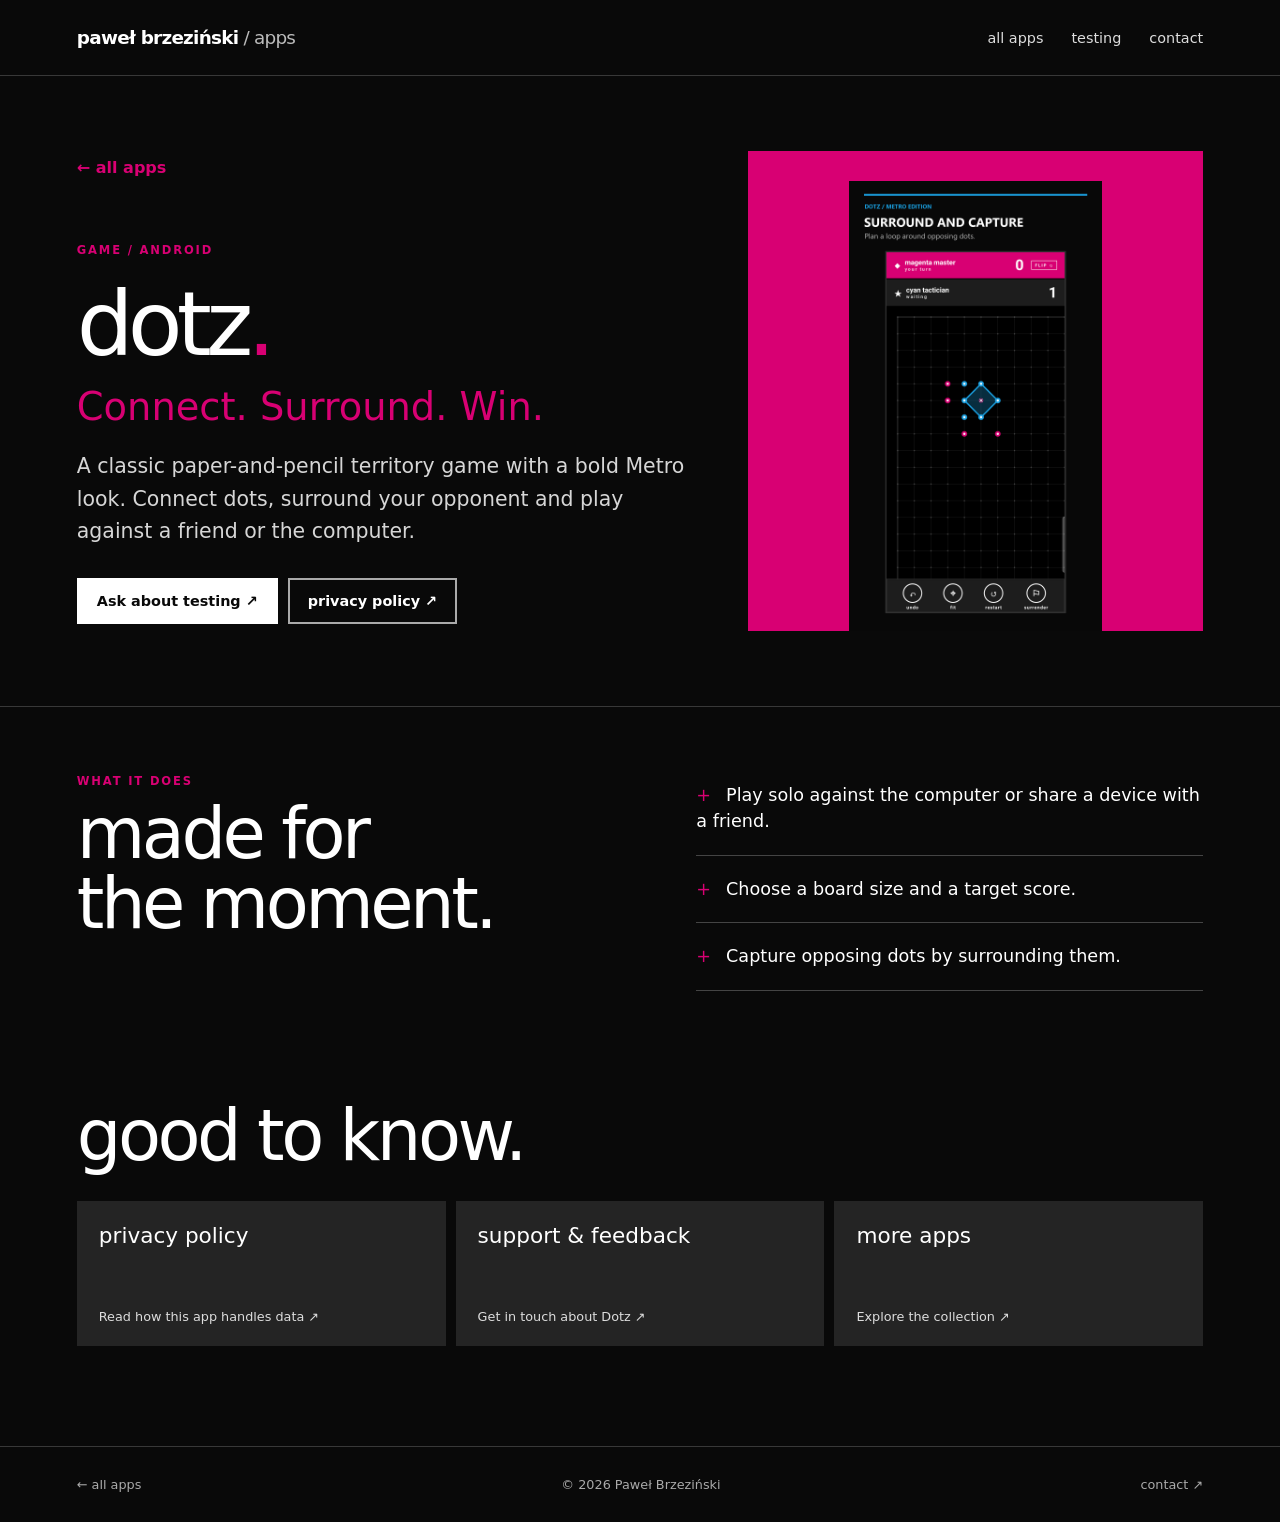
==== dotz/index.html @ 187e33e9 "Unify app pages with Metro styling" ====
<!doctype html><html lang="en"><head><meta charset="utf-8"><meta name="viewport" content="width=device-width,initial-scale=1"><meta name="theme-color" content="#080808"><title>Dotz — Apps by Paweł Brzeziński</title><link rel="stylesheet" href="/metro.css"></head><body style="--accent:#d80073"><a class="skip" href="#main">Skip to content</a><header class="site-header"><a class="wordmark" href="/">paweł brzeziński<span> / apps</span></a><nav aria-label="Main navigation"><a href="/#apps">all apps</a><a href="/#testing">testing</a><a href="mailto:apps.pbrzezinski@gmail.com">contact</a></nav></header><main id="main"><section class="app-hero"><div><a class="back" href="/#apps">← all apps</a><p class="overline">GAME / ANDROID</p><h1>dotz<span class="period">.</span></h1><h2>Connect. Surround. Win.</h2><p class="lead">A classic paper-and-pencil territory game with a bold Metro look. Connect dots, surround your opponent and play against a friend or the computer.</p><div class="actions"><a class="solid-btn" href="mailto:apps.pbrzezinski@gmail.com?subject=Dotz%20testing">Ask about testing ↗</a><a class="outline-btn" href="/dotz/privacy.html">privacy policy ↗</a></div></div><div class="phone"><img src="/assets/showcase/dotz.png" alt="Dotz app screenshot"></div></section><section class="content-section details"><div><p class="overline">WHAT IT DOES</p><h2>made for<br>the moment.</h2></div><ul><li>Play solo against the computer or share a device with a friend.</li><li>Choose a board size and a target score.</li><li>Capture opposing dots by surrounding them.</li></ul></section><section class="more"><h2>good to know.</h2><div class="more-grid"><a href="/dotz/privacy.html"><strong>privacy policy</strong><span>Read how this app handles data ↗</span></a><a href="mailto:apps.pbrzezinski@gmail.com?subject=Dotz"><strong>support &amp; feedback</strong><span>Get in touch about Dotz ↗</span></a><a href="/#apps"><strong>more apps</strong><span>Explore the collection ↗</span></a></div></section></main><footer class="site-footer"><a href="/">← all apps</a><span>© 2026 Paweł Brzeziński</span><a href="mailto:apps.pbrzezinski@gmail.com">contact ↗</a></footer></body></html>
---- metro.css ----
:root{font-family:"Segoe UI",system-ui,-apple-system,sans-serif;color:#fff;background:#090909;scroll-behavior:smooth}*{box-sizing:border-box}body{margin:0}a{color:inherit}a:focus-visible{outline:3px solid #fff;outline-offset:4px}.skip{position:absolute;left:-9999px}.skip:focus{left:1rem;top:1rem;background:#fff;color:#000;z-index:10;padding:.7rem}.site-header{max-width:1440px;margin:auto;padding:27px 6%;display:flex;align-items:center;justify-content:space-between;gap:24px;border-bottom:1px solid #383838}.wordmark{font-size:1.15rem;text-decoration:none;font-weight:600;letter-spacing:-.04em}.wordmark span{font-weight:300;color:#bbb}nav{display:flex;gap:28px;flex-wrap:wrap}nav a{font-size:.9rem;text-decoration:none;color:#ddd}nav a:hover,.text-link:hover{color:var(--accent)}.landing,.content-section,.app-hero,.more,.testing{max-width:1440px;margin:auto;padding-left:6%;padding-right:6%}.landing{padding-top:105px;padding-bottom:100px}.overline{font-size:.72rem;font-weight:700;letter-spacing:.16em;color:var(--accent);text-transform:uppercase}.landing h1,.app-hero h1{font-weight:300;letter-spacing:-.065em;line-height:.98;font-size:clamp(4rem,10vw,9rem);margin:24px 0}.landing h1 span,.period{color:var(--accent)}.lead{font-size:clamp(1.05rem,1.6vw,1.3rem);font-weight:300;line-height:1.6;color:#d6d6d6;max-width:620px}.text-link,.back{display:inline-block;color:var(--accent);font-weight:600;text-decoration:none;margin-top:22px}.text-link span{font-size:1.3rem;padding-left:15px}.content-section{padding-top:55px;padding-bottom:100px}.section-title{display:flex;justify-content:space-between;align-items:end;gap:20px;margin-bottom:30px}.section-title h2,.details h2,.testing h2,.more h2{font-size:clamp(3rem,5.5vw,5rem);line-height:1;font-weight:300;letter-spacing:-.05em;margin:10px 0}.section-title>p{color:#aaa;line-height:1.5}.tile-grid{display:grid;grid-template-columns:repeat(3,1fr);gap:10px}.app-tile{background:var(--tile);min-height:245px;padding:22px;color:#fff;text-decoration:none;display:flex;flex-direction:column;position:relative;transition:transform .15s,filter .15s}.app-tile:hover{transform:scale(.985);filter:brightness(1.08)}.tile-cat{font-size:.68rem;font-weight:700;letter-spacing:.16em}.tile-symbol{font-size:4rem;font-weight:200;line-height:1;margin:auto}.tile-title{font-size:1.7rem;letter-spacing:-.04em;font-weight:300}.tile-arrow{position:absolute;bottom:21px;right:23px;font-size:1.4rem}.testing{border-top:1px solid #383838;display:grid;grid-template-columns:1fr 1fr;gap:9%;padding-top:80px;padding-bottom:100px}.testing>div:last-child{align-self:center;color:#ccc;line-height:1.7}.solid-btn,.outline-btn{display:inline-block;padding:15px 20px;text-decoration:none;font-size:.9rem;font-weight:600}.solid-btn{background:var(--accent);color:#fff}.outline-btn{border:2px solid #aaa;color:#fff;padding:13px 18px}.solid-btn:hover,.outline-btn:hover{background:#fff;color:#000}.site-footer{max-width:1440px;margin:auto;padding:30px 6%;border-top:1px solid #383838;display:flex;gap:20px;justify-content:space-between;color:#aaa;font-size:.8rem}.site-footer a{text-decoration:none}.app-hero{min-height:630px;display:grid;grid-template-columns:1.15fr .85fr;gap:5%;align-items:center;padding-top:55px;padding-bottom:55px}.app-hero .back{margin:0 0 55px}.app-hero h1{font-size:clamp(3.5rem,7vw,7.5rem);overflow-wrap:anywhere;margin-bottom:15px}.app-hero h2{font-weight:300;font-size:clamp(1.5rem,3vw,2.4rem);margin:0;color:var(--accent)}.actions{display:flex;flex-wrap:wrap;gap:10px;margin-top:30px}.notice{border-left:4px solid var(--accent);padding-left:16px;color:#ccc;font-size:.85rem;line-height:1.6;max-width:600px}.phone{background:var(--accent);height:480px;display:flex;align-items:end;justify-content:center;overflow:hidden;padding:30px 25px 0}.phone img{max-width:100%;height:100%;object-fit:contain;object-position:bottom}.app-emblem{height:400px;display:grid;place-items:center;background:var(--accent);font-size:9rem;font-weight:200}.details{display:grid;grid-template-columns:1fr 1fr;gap:10%;border-top:1px solid #383838}.details ul{margin:0;padding:0;list-style:none}.details li{padding:20px 0;border-bottom:1px solid #444;font-size:1.1rem;line-height:1.5}.details li:before{content:'+';color:var(--accent);padding-right:15px}.more{padding-bottom:100px}.more-grid{display:grid;grid-template-columns:repeat(3,1fr);gap:10px;margin-top:30px}.more-grid a{min-height:145px;padding:22px;background:#242424;text-decoration:none;display:flex;flex-direction:column;justify-content:space-between}.more-grid a:hover{background:var(--accent)}.more-grid strong{font-size:1.35rem;font-weight:400}.more-grid span{font-size:.8rem;color:#ddd}.policy{max-width:850px;margin:0 auto;padding:65px 25px 100px;font-size:1.05rem;line-height:1.8;color:#dedede}.policy .back{margin:0 0 50px}.policy h1{font-weight:300;font-size:clamp(3rem,7vw,5.5rem);line-height:1.06;letter-spacing:-.05em;color:#fff;margin:15px 0 30px}.policy h2{font-size:1.55rem;font-weight:400;color:var(--accent);margin-top:2.1em;line-height:1.25}.policy a:not(.back){color:#8ddcf1;overflow-wrap:anywhere}.policy .meta{background:#222;padding:15px 20px;border-left:4px solid var(--accent)}.policy code{overflow-wrap:anywhere}.policy li{margin-bottom:.6em}@media(max-width:750px){.site-header{align-items:flex-start}.site-header nav{gap:12px;font-size:.8rem}.landing{padding-top:75px;padding-bottom:65px}.tile-grid{grid-template-columns:repeat(2,1fr)}.app-tile{min-height:190px}.tile-title{font-size:1.3rem}.tile-symbol{font-size:3rem}.testing,.app-hero,.details{grid-template-columns:1fr}.app-hero{gap:35px}.app-hero .back{margin-bottom:35px}.phone{height:380px}.app-emblem{height:260px}.more-grid{grid-template-columns:1fr}.more-grid a{min-height:105px}.section-title>p{display:none}.site-footer{flex-wrap:wrap}.policy{padding-top:45px}.details{gap:20px}}@media(max-width:420px){.site-header{display:block}.site-header nav{margin-top:18px}.app-tile{min-height:160px;padding:15px}.tile-title{font-size:1.1rem}.tile-arrow{bottom:14px;right:15px}}
.app-tile:nth-child(1),.app-tile:nth-child(3),.app-tile:nth-child(4),.app-tile:nth-child(5){color:#090909}.solid-btn{background:#fff;color:#090909}.solid-btn:hover{background:var(--accent);color:#090909}
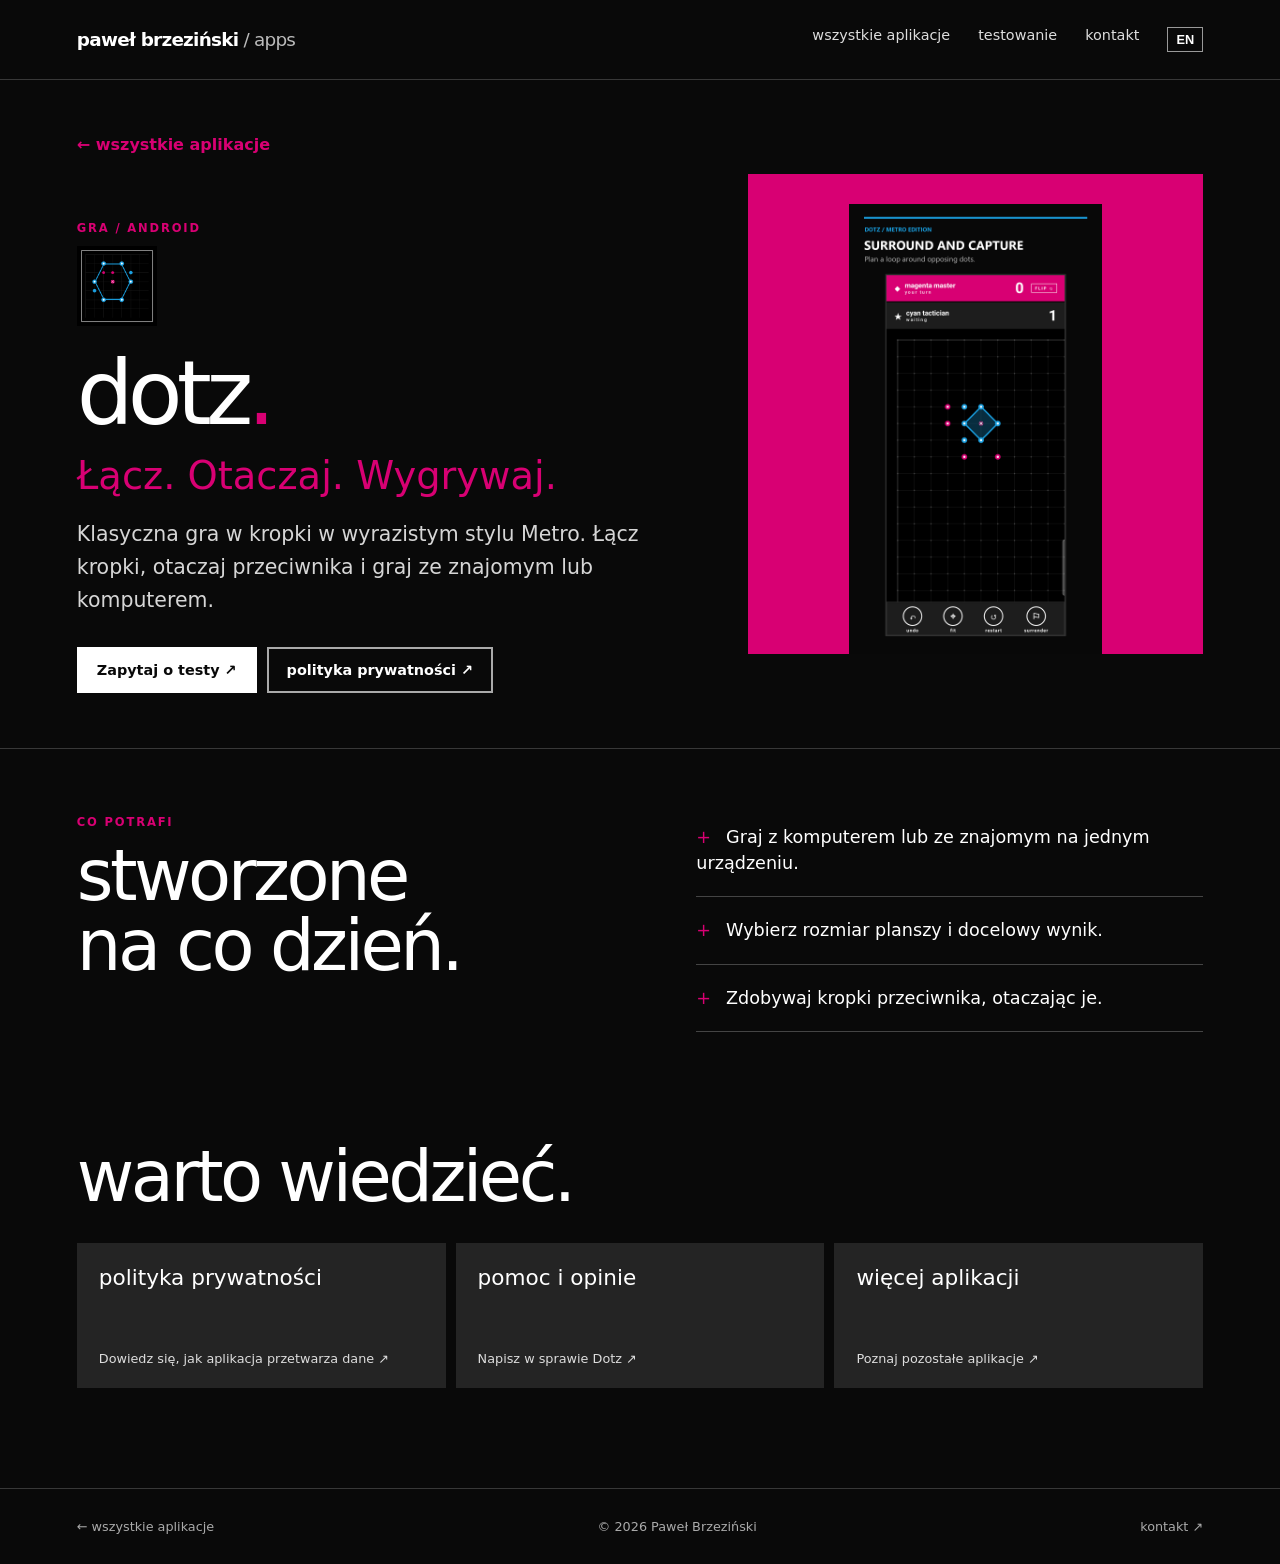
==== commit c87882dc: "Use app icons and add Polish language" ====
--- a/dotz/index.html
+++ b/dotz/index.html
@@ -1 +1 @@
-<!doctype html><html lang="en"><head><meta charset="utf-8"><meta name="viewport" content="width=device-width,initial-scale=1"><meta name="theme-color" content="#080808"><title>Dotz — Apps by Paweł Brzeziński</title><link rel="stylesheet" href="/metro.css"></head><body style="--accent:#d80073"><a class="skip" href="#main">Skip to content</a><header class="site-header"><a class="wordmark" href="/">paweł brzeziński<span> / apps</span></a><nav aria-label="Main navigation"><a href="/#apps">all apps</a><a href="/#testing">testing</a><a href="mailto:apps.pbrzezinski@gmail.com">contact</a></nav></header><main id="main"><section class="app-hero"><div><a class="back" href="/#apps">← all apps</a><p class="overline">GAME / ANDROID</p><h1>dotz<span class="period">.</span></h1><h2>Connect. Surround. Win.</h2><p class="lead">A classic paper-and-pencil territory game with a bold Metro look. Connect dots, surround your opponent and play against a friend or the computer.</p><div class="actions"><a class="solid-btn" href="mailto:apps.pbrzezinski@gmail.com?subject=Dotz%20testing">Ask about testing ↗</a><a class="outline-btn" href="/dotz/privacy.html">privacy policy ↗</a></div></div><div class="phone"><img src="/assets/showcase/dotz.png" alt="Dotz app screenshot"></div></section><section class="content-section details"><div><p class="overline">WHAT IT DOES</p><h2>made for<br>the moment.</h2></div><ul><li>Play solo against the computer or share a device with a friend.</li><li>Choose a board size and a target score.</li><li>Capture opposing dots by surrounding them.</li></ul></section><section class="more"><h2>good to know.</h2><div class="more-grid"><a href="/dotz/privacy.html"><strong>privacy policy</strong><span>Read how this app handles data ↗</span></a><a href="mailto:apps.pbrzezinski@gmail.com?subject=Dotz"><strong>support &amp; feedback</strong><span>Get in touch about Dotz ↗</span></a><a href="/#apps"><strong>more apps</strong><span>Explore the collection ↗</span></a></div></section></main><footer class="site-footer"><a href="/">← all apps</a><span>© 2026 Paweł Brzeziński</span><a href="mailto:apps.pbrzezinski@gmail.com">contact ↗</a></footer></body></html>+<!doctype html><html lang="en"><head><meta charset="utf-8"><meta name="viewport" content="width=device-width,initial-scale=1"><meta name="theme-color" content="#080808"><title>Dotz — Apps by Paweł Brzeziński</title><link rel="stylesheet" href="/metro.css"></head><body style="--accent:#d80073"><a class="skip" href="#main">Skip to content</a><header class="site-header"><a class="wordmark" href="/">paweł brzeziński<span> / apps</span></a><nav aria-label="Main navigation"><a href="/#apps">all apps</a><a href="/#testing">testing</a><a href="mailto:apps.pbrzezinski@gmail.com">contact</a></nav></header><main id="main"><section class="app-hero"><div><a class="back" href="/#apps">← all apps</a><p class="overline">GAME / ANDROID</p><img class="app-icon" src="/assets/icons/dotz.png" alt=""><h1>dotz<span class="period">.</span></h1><h2>Connect. Surround. Win.</h2><p class="lead">A classic paper-and-pencil territory game with a bold Metro look. Connect dots, surround your opponent and play against a friend or the computer.</p><div class="actions"><a class="solid-btn" href="mailto:apps.pbrzezinski@gmail.com?subject=Dotz%20testing">Ask about testing ↗</a><a class="outline-btn" href="/dotz/privacy.html">privacy policy ↗</a></div></div><div class="phone"><img src="/assets/showcase/dotz.png" alt="Dotz app screenshot"></div></section><section class="content-section details"><div><p class="overline">WHAT IT DOES</p><h2>made for<br>the moment.</h2></div><ul><li>Play solo against the computer or share a device with a friend.</li><li>Choose a board size and a target score.</li><li>Capture opposing dots by surrounding them.</li></ul></section><section class="more"><h2>good to know.</h2><div class="more-grid"><a href="/dotz/privacy.html"><strong>privacy policy</strong><span>Read how this app handles data ↗</span></a><a href="mailto:apps.pbrzezinski@gmail.com?subject=Dotz"><strong>support &amp; feedback</strong><span>Get in touch about Dotz ↗</span></a><a href="/#apps"><strong>more apps</strong><span>Explore the collection ↗</span></a></div></section></main><footer class="site-footer"><a href="/">← all apps</a><span>© 2026 Paweł Brzeziński</span><a href="mailto:apps.pbrzezinski@gmail.com">contact ↗</a></footer><script src="/locale.js"></script></body></html>
--- a/metro.css
+++ b/metro.css
@@ -1,2 +1,3 @@
 :root{font-family:"Segoe UI",system-ui,-apple-system,sans-serif;color:#fff;background:#090909;scroll-behavior:smooth}*{box-sizing:border-box}body{margin:0}a{color:inherit}a:focus-visible{outline:3px solid #fff;outline-offset:4px}.skip{position:absolute;left:-9999px}.skip:focus{left:1rem;top:1rem;background:#fff;color:#000;z-index:10;padding:.7rem}.site-header{max-width:1440px;margin:auto;padding:27px 6%;display:flex;align-items:center;justify-content:space-between;gap:24px;border-bottom:1px solid #383838}.wordmark{font-size:1.15rem;text-decoration:none;font-weight:600;letter-spacing:-.04em}.wordmark span{font-weight:300;color:#bbb}nav{display:flex;gap:28px;flex-wrap:wrap}nav a{font-size:.9rem;text-decoration:none;color:#ddd}nav a:hover,.text-link:hover{color:var(--accent)}.landing,.content-section,.app-hero,.more,.testing{max-width:1440px;margin:auto;padding-left:6%;padding-right:6%}.landing{padding-top:105px;padding-bottom:100px}.overline{font-size:.72rem;font-weight:700;letter-spacing:.16em;color:var(--accent);text-transform:uppercase}.landing h1,.app-hero h1{font-weight:300;letter-spacing:-.065em;line-height:.98;font-size:clamp(4rem,10vw,9rem);margin:24px 0}.landing h1 span,.period{color:var(--accent)}.lead{font-size:clamp(1.05rem,1.6vw,1.3rem);font-weight:300;line-height:1.6;color:#d6d6d6;max-width:620px}.text-link,.back{display:inline-block;color:var(--accent);font-weight:600;text-decoration:none;margin-top:22px}.text-link span{font-size:1.3rem;padding-left:15px}.content-section{padding-top:55px;padding-bottom:100px}.section-title{display:flex;justify-content:space-between;align-items:end;gap:20px;margin-bottom:30px}.section-title h2,.details h2,.testing h2,.more h2{font-size:clamp(3rem,5.5vw,5rem);line-height:1;font-weight:300;letter-spacing:-.05em;margin:10px 0}.section-title>p{color:#aaa;line-height:1.5}.tile-grid{display:grid;grid-template-columns:repeat(3,1fr);gap:10px}.app-tile{background:var(--tile);min-height:245px;padding:22px;color:#fff;text-decoration:none;display:flex;flex-direction:column;position:relative;transition:transform .15s,filter .15s}.app-tile:hover{transform:scale(.985);filter:brightness(1.08)}.tile-cat{font-size:.68rem;font-weight:700;letter-spacing:.16em}.tile-symbol{font-size:4rem;font-weight:200;line-height:1;margin:auto}.tile-title{font-size:1.7rem;letter-spacing:-.04em;font-weight:300}.tile-arrow{position:absolute;bottom:21px;right:23px;font-size:1.4rem}.testing{border-top:1px solid #383838;display:grid;grid-template-columns:1fr 1fr;gap:9%;padding-top:80px;padding-bottom:100px}.testing>div:last-child{align-self:center;color:#ccc;line-height:1.7}.solid-btn,.outline-btn{display:inline-block;padding:15px 20px;text-decoration:none;font-size:.9rem;font-weight:600}.solid-btn{background:var(--accent);color:#fff}.outline-btn{border:2px solid #aaa;color:#fff;padding:13px 18px}.solid-btn:hover,.outline-btn:hover{background:#fff;color:#000}.site-footer{max-width:1440px;margin:auto;padding:30px 6%;border-top:1px solid #383838;display:flex;gap:20px;justify-content:space-between;color:#aaa;font-size:.8rem}.site-footer a{text-decoration:none}.app-hero{min-height:630px;display:grid;grid-template-columns:1.15fr .85fr;gap:5%;align-items:center;padding-top:55px;padding-bottom:55px}.app-hero .back{margin:0 0 55px}.app-hero h1{font-size:clamp(3.5rem,7vw,7.5rem);overflow-wrap:anywhere;margin-bottom:15px}.app-hero h2{font-weight:300;font-size:clamp(1.5rem,3vw,2.4rem);margin:0;color:var(--accent)}.actions{display:flex;flex-wrap:wrap;gap:10px;margin-top:30px}.notice{border-left:4px solid var(--accent);padding-left:16px;color:#ccc;font-size:.85rem;line-height:1.6;max-width:600px}.phone{background:var(--accent);height:480px;display:flex;align-items:end;justify-content:center;overflow:hidden;padding:30px 25px 0}.phone img{max-width:100%;height:100%;object-fit:contain;object-position:bottom}.app-emblem{height:400px;display:grid;place-items:center;background:var(--accent);font-size:9rem;font-weight:200}.details{display:grid;grid-template-columns:1fr 1fr;gap:10%;border-top:1px solid #383838}.details ul{margin:0;padding:0;list-style:none}.details li{padding:20px 0;border-bottom:1px solid #444;font-size:1.1rem;line-height:1.5}.details li:before{content:'+';color:var(--accent);padding-right:15px}.more{padding-bottom:100px}.more-grid{display:grid;grid-template-columns:repeat(3,1fr);gap:10px;margin-top:30px}.more-grid a{min-height:145px;padding:22px;background:#242424;text-decoration:none;display:flex;flex-direction:column;justify-content:space-between}.more-grid a:hover{background:var(--accent)}.more-grid strong{font-size:1.35rem;font-weight:400}.more-grid span{font-size:.8rem;color:#ddd}.policy{max-width:850px;margin:0 auto;padding:65px 25px 100px;font-size:1.05rem;line-height:1.8;color:#dedede}.policy .back{margin:0 0 50px}.policy h1{font-weight:300;font-size:clamp(3rem,7vw,5.5rem);line-height:1.06;letter-spacing:-.05em;color:#fff;margin:15px 0 30px}.policy h2{font-size:1.55rem;font-weight:400;color:var(--accent);margin-top:2.1em;line-height:1.25}.policy a:not(.back){color:#8ddcf1;overflow-wrap:anywhere}.policy .meta{background:#222;padding:15px 20px;border-left:4px solid var(--accent)}.policy code{overflow-wrap:anywhere}.policy li{margin-bottom:.6em}@media(max-width:750px){.site-header{align-items:flex-start}.site-header nav{gap:12px;font-size:.8rem}.landing{padding-top:75px;padding-bottom:65px}.tile-grid{grid-template-columns:repeat(2,1fr)}.app-tile{min-height:190px}.tile-title{font-size:1.3rem}.tile-symbol{font-size:3rem}.testing,.app-hero,.details{grid-template-columns:1fr}.app-hero{gap:35px}.app-hero .back{margin-bottom:35px}.phone{height:380px}.app-emblem{height:260px}.more-grid{grid-template-columns:1fr}.more-grid a{min-height:105px}.section-title>p{display:none}.site-footer{flex-wrap:wrap}.policy{padding-top:45px}.details{gap:20px}}@media(max-width:420px){.site-header{display:block}.site-header nav{margin-top:18px}.app-tile{min-height:160px;padding:15px}.tile-title{font-size:1.1rem}.tile-arrow{bottom:14px;right:15px}}
 .app-tile:nth-child(1),.app-tile:nth-child(3),.app-tile:nth-child(4),.app-tile:nth-child(5){color:#090909}.solid-btn{background:#fff;color:#090909}.solid-btn:hover{background:var(--accent);color:#090909}
+.tile-icon{width:95px;height:95px;object-fit:contain;margin:auto;display:block}.tile-space{flex:1}.app-icon{width:80px;height:80px;object-fit:contain;display:block;margin:0 0 16px}.app-emblem img{width:55%;height:55%;object-fit:contain}.app-name{font-size:clamp(3rem,6vw,6rem);line-height:.95;letter-spacing:-.06em}.language-toggle{border:1px solid #999;color:#fff;background:transparent;font:600 .8rem "Segoe UI",sans-serif;padding:4px 8px;cursor:pointer}.language-toggle:hover{background:#fff;color:#000}.language-note{border-left:4px solid var(--accent);padding:10px 15px;background:#222;color:#eee;font-size:.9rem}@media(max-width:420px){.tile-icon{width:70px;height:70px}}
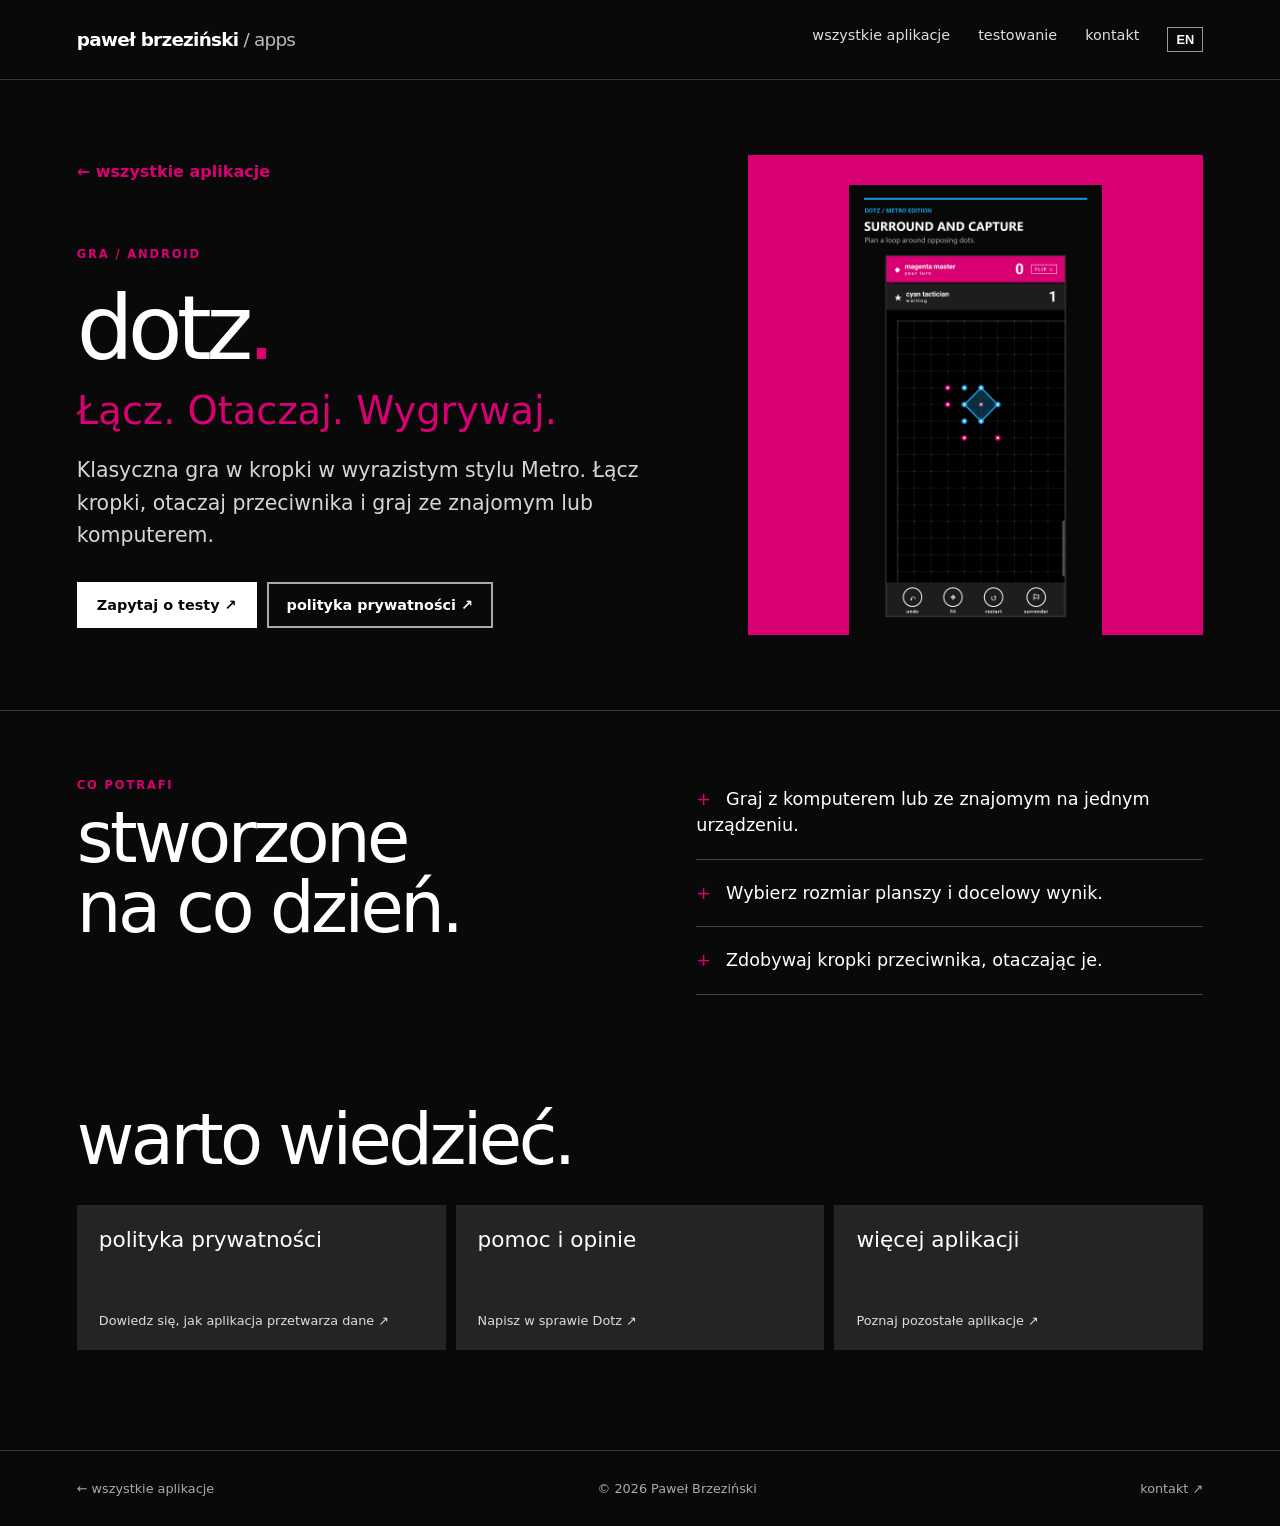
==== commit ac1c844f: "Showcase apps with screenshots and text" ====
--- a/dotz/index.html
+++ b/dotz/index.html
@@ -1 +1 @@
-<!doctype html><html lang="en"><head><meta charset="utf-8"><meta name="viewport" content="width=device-width,initial-scale=1"><meta name="theme-color" content="#080808"><title>Dotz — Apps by Paweł Brzeziński</title><link rel="stylesheet" href="/metro.css"></head><body style="--accent:#d80073"><a class="skip" href="#main">Skip to content</a><header class="site-header"><a class="wordmark" href="/">paweł brzeziński<span> / apps</span></a><nav aria-label="Main navigation"><a href="/#apps">all apps</a><a href="/#testing">testing</a><a href="mailto:apps.pbrzezinski@gmail.com">contact</a></nav></header><main id="main"><section class="app-hero"><div><a class="back" href="/#apps">← all apps</a><p class="overline">GAME / ANDROID</p><img class="app-icon" src="/assets/icons/dotz.png" alt=""><h1>dotz<span class="period">.</span></h1><h2>Connect. Surround. Win.</h2><p class="lead">A classic paper-and-pencil territory game with a bold Metro look. Connect dots, surround your opponent and play against a friend or the computer.</p><div class="actions"><a class="solid-btn" href="mailto:apps.pbrzezinski@gmail.com?subject=Dotz%20testing">Ask about testing ↗</a><a class="outline-btn" href="/dotz/privacy.html">privacy policy ↗</a></div></div><div class="phone"><img src="/assets/showcase/dotz.png" alt="Dotz app screenshot"></div></section><section class="content-section details"><div><p class="overline">WHAT IT DOES</p><h2>made for<br>the moment.</h2></div><ul><li>Play solo against the computer or share a device with a friend.</li><li>Choose a board size and a target score.</li><li>Capture opposing dots by surrounding them.</li></ul></section><section class="more"><h2>good to know.</h2><div class="more-grid"><a href="/dotz/privacy.html"><strong>privacy policy</strong><span>Read how this app handles data ↗</span></a><a href="mailto:apps.pbrzezinski@gmail.com?subject=Dotz"><strong>support &amp; feedback</strong><span>Get in touch about Dotz ↗</span></a><a href="/#apps"><strong>more apps</strong><span>Explore the collection ↗</span></a></div></section></main><footer class="site-footer"><a href="/">← all apps</a><span>© 2026 Paweł Brzeziński</span><a href="mailto:apps.pbrzezinski@gmail.com">contact ↗</a></footer><script src="/locale.js"></script></body></html>+<!doctype html><html lang="en"><head><meta charset="utf-8"><meta name="viewport" content="width=device-width,initial-scale=1"><meta name="theme-color" content="#080808"><title>Dotz — Apps by Paweł Brzeziński</title><link rel="stylesheet" href="/metro.css"></head><body style="--accent:#d80073"><a class="skip" href="#main">Skip to content</a><header class="site-header"><a class="wordmark" href="/">paweł brzeziński<span> / apps</span></a><nav aria-label="Main navigation"><a href="/#apps">all apps</a><a href="/#testing">testing</a><a href="mailto:apps.pbrzezinski@gmail.com">contact</a></nav></header><main id="main"><section class="app-hero"><div><a class="back" href="/#apps">← all apps</a><p class="overline">GAME / ANDROID</p><h1>dotz<span class="period">.</span></h1><h2>Connect. Surround. Win.</h2><p class="lead">A classic paper-and-pencil territory game with a bold Metro look. Connect dots, surround your opponent and play against a friend or the computer.</p><div class="actions"><a class="solid-btn" href="mailto:apps.pbrzezinski@gmail.com?subject=Dotz%20testing">Ask about testing ↗</a><a class="outline-btn" href="/dotz/privacy.html">privacy policy ↗</a></div></div><div class="phone"><img src="/assets/showcase/dotz.png" alt="Dotz app screenshot"></div></section><section class="content-section details"><div><p class="overline">WHAT IT DOES</p><h2>made for<br>the moment.</h2></div><ul><li>Play solo against the computer or share a device with a friend.</li><li>Choose a board size and a target score.</li><li>Capture opposing dots by surrounding them.</li></ul></section><section class="more"><h2>good to know.</h2><div class="more-grid"><a href="/dotz/privacy.html"><strong>privacy policy</strong><span>Read how this app handles data ↗</span></a><a href="mailto:apps.pbrzezinski@gmail.com?subject=Dotz"><strong>support &amp; feedback</strong><span>Get in touch about Dotz ↗</span></a><a href="/#apps"><strong>more apps</strong><span>Explore the collection ↗</span></a></div></section></main><footer class="site-footer"><a href="/">← all apps</a><span>© 2026 Paweł Brzeziński</span><a href="mailto:apps.pbrzezinski@gmail.com">contact ↗</a></footer><script src="/locale.js"></script></body></html>
--- a/metro.css
+++ b/metro.css
@@ -1,3 +1,6 @@
 :root{font-family:"Segoe UI",system-ui,-apple-system,sans-serif;color:#fff;background:#090909;scroll-behavior:smooth}*{box-sizing:border-box}body{margin:0}a{color:inherit}a:focus-visible{outline:3px solid #fff;outline-offset:4px}.skip{position:absolute;left:-9999px}.skip:focus{left:1rem;top:1rem;background:#fff;color:#000;z-index:10;padding:.7rem}.site-header{max-width:1440px;margin:auto;padding:27px 6%;display:flex;align-items:center;justify-content:space-between;gap:24px;border-bottom:1px solid #383838}.wordmark{font-size:1.15rem;text-decoration:none;font-weight:600;letter-spacing:-.04em}.wordmark span{font-weight:300;color:#bbb}nav{display:flex;gap:28px;flex-wrap:wrap}nav a{font-size:.9rem;text-decoration:none;color:#ddd}nav a:hover,.text-link:hover{color:var(--accent)}.landing,.content-section,.app-hero,.more,.testing{max-width:1440px;margin:auto;padding-left:6%;padding-right:6%}.landing{padding-top:105px;padding-bottom:100px}.overline{font-size:.72rem;font-weight:700;letter-spacing:.16em;color:var(--accent);text-transform:uppercase}.landing h1,.app-hero h1{font-weight:300;letter-spacing:-.065em;line-height:.98;font-size:clamp(4rem,10vw,9rem);margin:24px 0}.landing h1 span,.period{color:var(--accent)}.lead{font-size:clamp(1.05rem,1.6vw,1.3rem);font-weight:300;line-height:1.6;color:#d6d6d6;max-width:620px}.text-link,.back{display:inline-block;color:var(--accent);font-weight:600;text-decoration:none;margin-top:22px}.text-link span{font-size:1.3rem;padding-left:15px}.content-section{padding-top:55px;padding-bottom:100px}.section-title{display:flex;justify-content:space-between;align-items:end;gap:20px;margin-bottom:30px}.section-title h2,.details h2,.testing h2,.more h2{font-size:clamp(3rem,5.5vw,5rem);line-height:1;font-weight:300;letter-spacing:-.05em;margin:10px 0}.section-title>p{color:#aaa;line-height:1.5}.tile-grid{display:grid;grid-template-columns:repeat(3,1fr);gap:10px}.app-tile{background:var(--tile);min-height:245px;padding:22px;color:#fff;text-decoration:none;display:flex;flex-direction:column;position:relative;transition:transform .15s,filter .15s}.app-tile:hover{transform:scale(.985);filter:brightness(1.08)}.tile-cat{font-size:.68rem;font-weight:700;letter-spacing:.16em}.tile-symbol{font-size:4rem;font-weight:200;line-height:1;margin:auto}.tile-title{font-size:1.7rem;letter-spacing:-.04em;font-weight:300}.tile-arrow{position:absolute;bottom:21px;right:23px;font-size:1.4rem}.testing{border-top:1px solid #383838;display:grid;grid-template-columns:1fr 1fr;gap:9%;padding-top:80px;padding-bottom:100px}.testing>div:last-child{align-self:center;color:#ccc;line-height:1.7}.solid-btn,.outline-btn{display:inline-block;padding:15px 20px;text-decoration:none;font-size:.9rem;font-weight:600}.solid-btn{background:var(--accent);color:#fff}.outline-btn{border:2px solid #aaa;color:#fff;padding:13px 18px}.solid-btn:hover,.outline-btn:hover{background:#fff;color:#000}.site-footer{max-width:1440px;margin:auto;padding:30px 6%;border-top:1px solid #383838;display:flex;gap:20px;justify-content:space-between;color:#aaa;font-size:.8rem}.site-footer a{text-decoration:none}.app-hero{min-height:630px;display:grid;grid-template-columns:1.15fr .85fr;gap:5%;align-items:center;padding-top:55px;padding-bottom:55px}.app-hero .back{margin:0 0 55px}.app-hero h1{font-size:clamp(3.5rem,7vw,7.5rem);overflow-wrap:anywhere;margin-bottom:15px}.app-hero h2{font-weight:300;font-size:clamp(1.5rem,3vw,2.4rem);margin:0;color:var(--accent)}.actions{display:flex;flex-wrap:wrap;gap:10px;margin-top:30px}.notice{border-left:4px solid var(--accent);padding-left:16px;color:#ccc;font-size:.85rem;line-height:1.6;max-width:600px}.phone{background:var(--accent);height:480px;display:flex;align-items:end;justify-content:center;overflow:hidden;padding:30px 25px 0}.phone img{max-width:100%;height:100%;object-fit:contain;object-position:bottom}.app-emblem{height:400px;display:grid;place-items:center;background:var(--accent);font-size:9rem;font-weight:200}.details{display:grid;grid-template-columns:1fr 1fr;gap:10%;border-top:1px solid #383838}.details ul{margin:0;padding:0;list-style:none}.details li{padding:20px 0;border-bottom:1px solid #444;font-size:1.1rem;line-height:1.5}.details li:before{content:'+';color:var(--accent);padding-right:15px}.more{padding-bottom:100px}.more-grid{display:grid;grid-template-columns:repeat(3,1fr);gap:10px;margin-top:30px}.more-grid a{min-height:145px;padding:22px;background:#242424;text-decoration:none;display:flex;flex-direction:column;justify-content:space-between}.more-grid a:hover{background:var(--accent)}.more-grid strong{font-size:1.35rem;font-weight:400}.more-grid span{font-size:.8rem;color:#ddd}.policy{max-width:850px;margin:0 auto;padding:65px 25px 100px;font-size:1.05rem;line-height:1.8;color:#dedede}.policy .back{margin:0 0 50px}.policy h1{font-weight:300;font-size:clamp(3rem,7vw,5.5rem);line-height:1.06;letter-spacing:-.05em;color:#fff;margin:15px 0 30px}.policy h2{font-size:1.55rem;font-weight:400;color:var(--accent);margin-top:2.1em;line-height:1.25}.policy a:not(.back){color:#8ddcf1;overflow-wrap:anywhere}.policy .meta{background:#222;padding:15px 20px;border-left:4px solid var(--accent)}.policy code{overflow-wrap:anywhere}.policy li{margin-bottom:.6em}@media(max-width:750px){.site-header{align-items:flex-start}.site-header nav{gap:12px;font-size:.8rem}.landing{padding-top:75px;padding-bottom:65px}.tile-grid{grid-template-columns:repeat(2,1fr)}.app-tile{min-height:190px}.tile-title{font-size:1.3rem}.tile-symbol{font-size:3rem}.testing,.app-hero,.details{grid-template-columns:1fr}.app-hero{gap:35px}.app-hero .back{margin-bottom:35px}.phone{height:380px}.app-emblem{height:260px}.more-grid{grid-template-columns:1fr}.more-grid a{min-height:105px}.section-title>p{display:none}.site-footer{flex-wrap:wrap}.policy{padding-top:45px}.details{gap:20px}}@media(max-width:420px){.site-header{display:block}.site-header nav{margin-top:18px}.app-tile{min-height:160px;padding:15px}.tile-title{font-size:1.1rem}.tile-arrow{bottom:14px;right:15px}}
 .app-tile:nth-child(1),.app-tile:nth-child(3),.app-tile:nth-child(4),.app-tile:nth-child(5){color:#090909}.solid-btn{background:#fff;color:#090909}.solid-btn:hover{background:var(--accent);color:#090909}
 .tile-icon{width:95px;height:95px;object-fit:contain;margin:auto;display:block}.tile-space{flex:1}.app-icon{width:80px;height:80px;object-fit:contain;display:block;margin:0 0 16px}.app-emblem img{width:55%;height:55%;object-fit:contain}.app-name{font-size:clamp(3rem,6vw,6rem);line-height:.95;letter-spacing:-.06em}.language-toggle{border:1px solid #999;color:#fff;background:transparent;font:600 .8rem "Segoe UI",sans-serif;padding:4px 8px;cursor:pointer}.language-toggle:hover{background:#fff;color:#000}.language-note{border-left:4px solid var(--accent);padding:10px 15px;background:#222;color:#eee;font-size:.9rem}@media(max-width:420px){.tile-icon{width:70px;height:70px}}
+.tile-icon,.soccer-art{display:block;flex:none;width:clamp(100px,12vw,150px);height:clamp(100px,12vw,150px);object-fit:contain;margin:auto;max-width:100%}.soccer-art{color:#151515}.app-tile{min-height:280px}.tile-title{padding-right:28px;line-height:1.1}.app-icon{width:96px;height:96px}.soccer-emblem .soccer-art{width:min(60%,230px);height:auto;color:#171717}@media(max-width:750px){.app-tile{min-height:215px}.tile-icon,.soccer-art{width:clamp(85px,20vw,125px);height:clamp(85px,20vw,125px)}}@media(max-width:420px){.app-tile{min-height:180px}.tile-icon,.soccer-art{width:clamp(70px,23vw,100px);height:clamp(70px,23vw,100px)}}
+.app-grid{display:grid;grid-template-columns:repeat(2,minmax(0,1fr));gap:12px}.app-card{min-height:330px;background:#1a1a1a;border-top:4px solid var(--card-accent);display:grid;grid-template-columns:minmax(0,1.15fr) minmax(0,.85fr);overflow:hidden;text-decoration:none;color:#fff;transition:background .18s}.app-card:hover{background:#272727}.card-info{min-width:0;padding:26px;display:flex;flex-direction:column;justify-content:space-between;gap:28px}.card-category{color:var(--card-accent);font-size:.7rem;letter-spacing:.15em;font-weight:700}.card-info h3{font-size:clamp(1.8rem,3vw,3rem);line-height:1;letter-spacing:-.05em;font-weight:300;margin:0 0 15px;overflow-wrap:anywhere}.card-info p{color:#d0d0d0;font-size:.9rem;line-height:1.55;margin:0}.card-cta{font-size:.8rem;font-weight:600}.card-cta span{padding-left:8px;color:var(--card-accent)}.card-image{height:100%;min-height:0;overflow:hidden;background:#101010}.card-image img{display:block;width:100%;height:100%;object-fit:cover;object-position:center top}.card-type,.paper-feature{background:#df5b00;color:#121212;display:flex;flex-direction:column;justify-content:center;overflow:hidden;font-weight:300;letter-spacing:-.07em;line-height:.9}.card-type{font-size:clamp(2.5rem,4.6vw,5rem);padding:20px}.paper-feature{position:relative;min-height:400px;padding:45px;font-size:clamp(4rem,7vw,7rem)}.paper-feature small{position:absolute;bottom:28px;right:28px;font-size:.8rem;letter-spacing:.12em;font-weight:700}.app-hero .phone img{max-width:100%;object-fit:contain}@media(max-width:900px){.app-grid{grid-template-columns:1fr}.app-card{min-height:290px}}@media(max-width:500px){.app-card{grid-template-columns:minmax(0,1.2fr) minmax(0,.8fr);min-height:260px}.card-info{padding:20px;gap:18px}.card-info h3{font-size:1.8rem}.card-info p{font-size:.82rem}.card-type{font-size:clamp(2rem,9vw,3.8rem);padding:14px}.paper-feature{min-height:250px;padding:28px;font-size:4.5rem}}
+.card-image{position:relative;min-height:330px}.card-image img{position:absolute;inset:0}@media(max-width:900px){.card-image{min-height:290px}}@media(max-width:500px){.card-image{min-height:260px}}
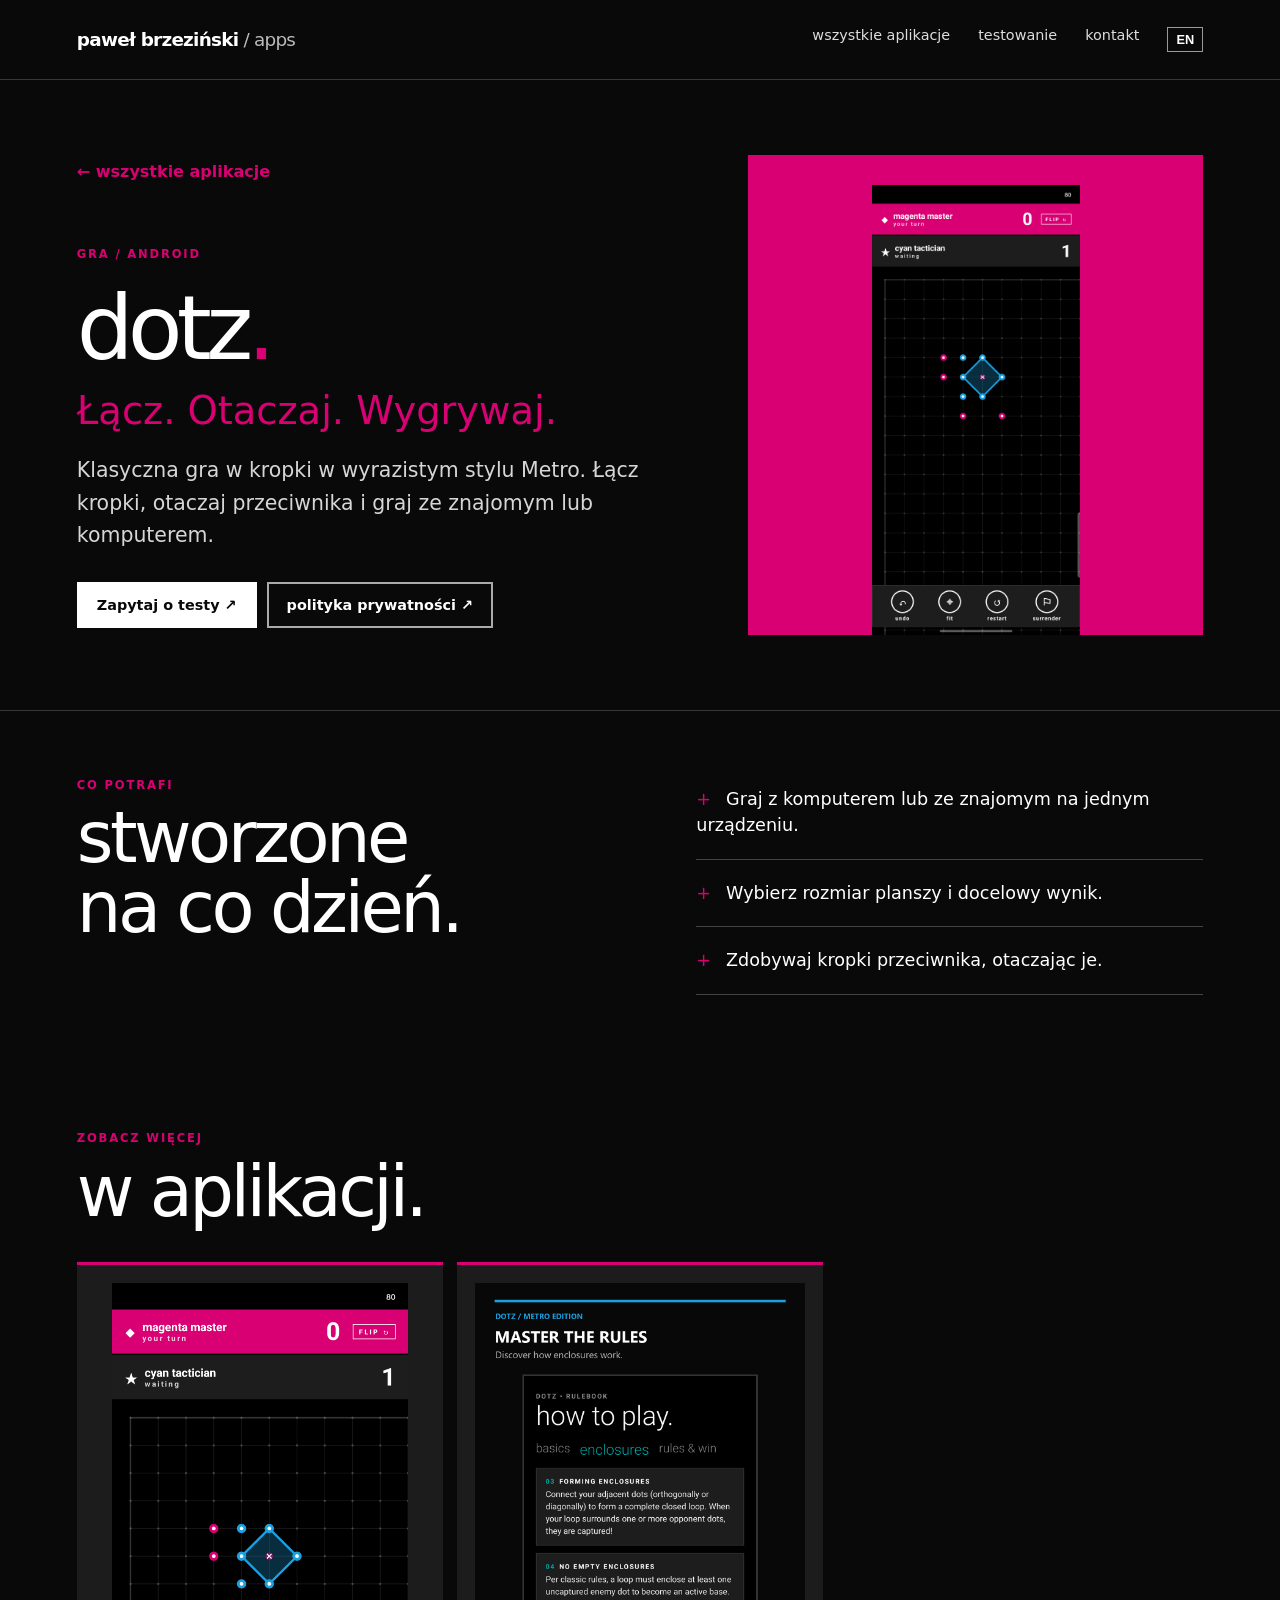
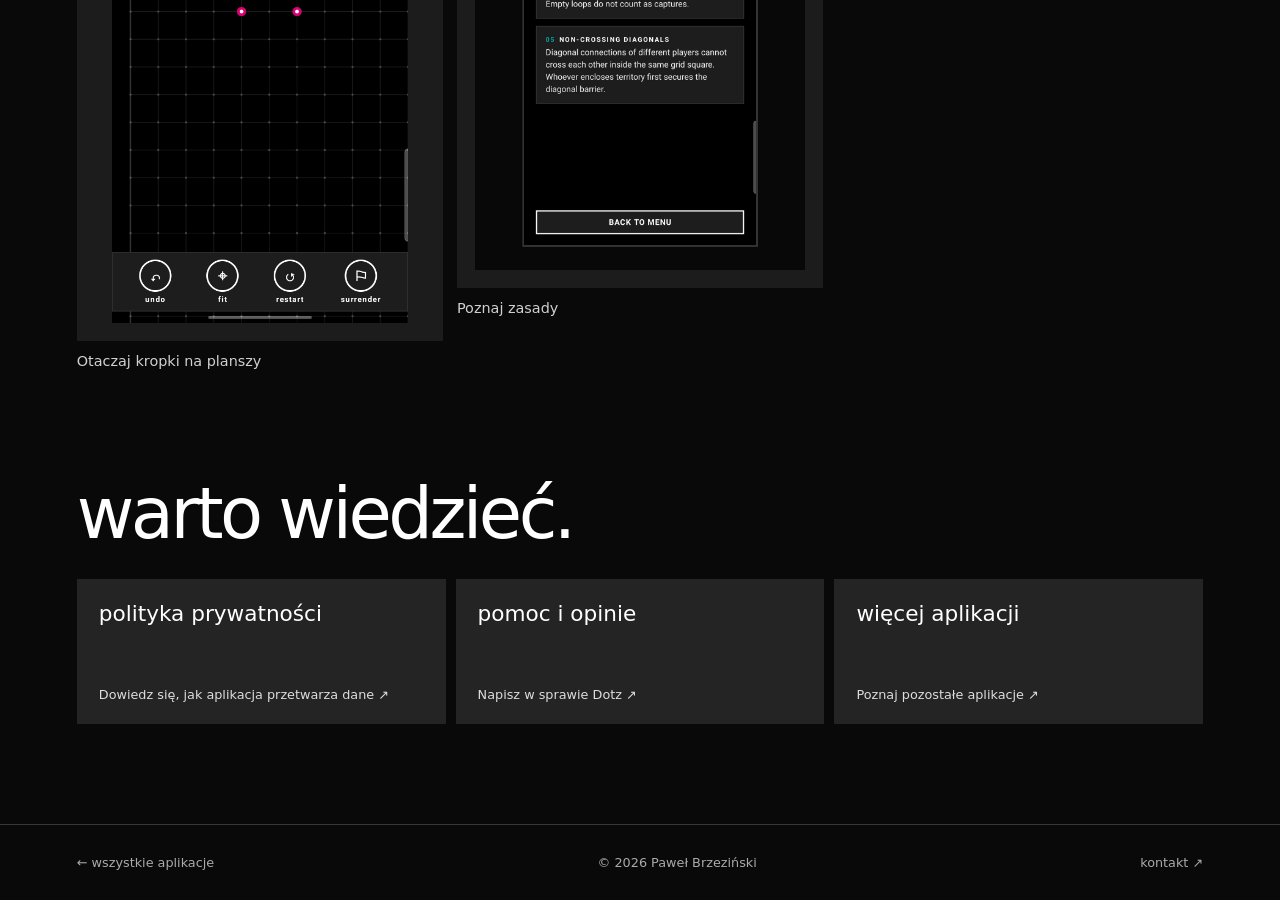
==== commit d6ab05ea: "Add app screenshot galleries" ====
--- a/dotz/index.html
+++ b/dotz/index.html
@@ -1 +1 @@
-<!doctype html><html lang="en"><head><meta charset="utf-8"><meta name="viewport" content="width=device-width,initial-scale=1"><meta name="theme-color" content="#080808"><title>Dotz — Apps by Paweł Brzeziński</title><link rel="stylesheet" href="/metro.css"></head><body style="--accent:#d80073"><a class="skip" href="#main">Skip to content</a><header class="site-header"><a class="wordmark" href="/">paweł brzeziński<span> / apps</span></a><nav aria-label="Main navigation"><a href="/#apps">all apps</a><a href="/#testing">testing</a><a href="mailto:apps.pbrzezinski@gmail.com">contact</a></nav></header><main id="main"><section class="app-hero"><div><a class="back" href="/#apps">← all apps</a><p class="overline">GAME / ANDROID</p><h1>dotz<span class="period">.</span></h1><h2>Connect. Surround. Win.</h2><p class="lead">A classic paper-and-pencil territory game with a bold Metro look. Connect dots, surround your opponent and play against a friend or the computer.</p><div class="actions"><a class="solid-btn" href="mailto:apps.pbrzezinski@gmail.com?subject=Dotz%20testing">Ask about testing ↗</a><a class="outline-btn" href="/dotz/privacy.html">privacy policy ↗</a></div></div><div class="phone"><img src="/assets/showcase/dotz.png" alt="Dotz app screenshot"></div></section><section class="content-section details"><div><p class="overline">WHAT IT DOES</p><h2>made for<br>the moment.</h2></div><ul><li>Play solo against the computer or share a device with a friend.</li><li>Choose a board size and a target score.</li><li>Capture opposing dots by surrounding them.</li></ul></section><section class="more"><h2>good to know.</h2><div class="more-grid"><a href="/dotz/privacy.html"><strong>privacy policy</strong><span>Read how this app handles data ↗</span></a><a href="mailto:apps.pbrzezinski@gmail.com?subject=Dotz"><strong>support &amp; feedback</strong><span>Get in touch about Dotz ↗</span></a><a href="/#apps"><strong>more apps</strong><span>Explore the collection ↗</span></a></div></section></main><footer class="site-footer"><a href="/">← all apps</a><span>© 2026 Paweł Brzeziński</span><a href="mailto:apps.pbrzezinski@gmail.com">contact ↗</a></footer><script src="/locale.js"></script></body></html>+<!doctype html><html lang="en"><head><meta charset="utf-8"><meta name="viewport" content="width=device-width,initial-scale=1"><meta name="theme-color" content="#080808"><title>Dotz — Apps by Paweł Brzeziński</title><link rel="stylesheet" href="/metro.css"></head><body style="--accent:#d80073"><a class="skip" href="#main">Skip to content</a><header class="site-header"><a class="wordmark" href="/">paweł brzeziński<span> / apps</span></a><nav aria-label="Main navigation"><a href="/#apps">all apps</a><a href="/#testing">testing</a><a href="mailto:apps.pbrzezinski@gmail.com">contact</a></nav></header><main id="main"><section class="app-hero"><div><a class="back" href="/#apps">← all apps</a><p class="overline">GAME / ANDROID</p><h1>dotz<span class="period">.</span></h1><h2>Connect. Surround. Win.</h2><p class="lead">A classic paper-and-pencil territory game with a bold Metro look. Connect dots, surround your opponent and play against a friend or the computer.</p><div class="actions"><a class="solid-btn" href="mailto:apps.pbrzezinski@gmail.com?subject=Dotz%20testing">Ask about testing ↗</a><a class="outline-btn" href="/dotz/privacy.html">privacy policy ↗</a></div></div><div class="phone"><img src="/assets/screenshots/dotz-gameplay.png" alt="Dotz app screenshot"></div></section><section class="content-section details"><div><p class="overline">WHAT IT DOES</p><h2>made for<br>the moment.</h2></div><ul><li>Play solo against the computer or share a device with a friend.</li><li>Choose a board size and a target score.</li><li>Capture opposing dots by surrounding them.</li></ul></section><section class="screen-gallery"><p class="overline" data-en="A CLOSER LOOK" data-pl="ZOBACZ WIĘCEJ">A CLOSER LOOK</p><h2 data-en="in the app." data-pl="w aplikacji.">in the app.</h2><div class="screen-gallery-grid"><figure><a href="/assets/screenshots/dotz-gameplay.png"><img src="/assets/screenshots/dotz-gameplay.png" alt="Capture dots on the board" loading="lazy"></a><figcaption data-en="Capture dots on the board" data-pl="Otaczaj kropki na planszy">Capture dots on the board</figcaption></figure><figure><a href="/assets/screenshots/dotz-rules.png"><img src="/assets/screenshots/dotz-rules.png" alt="Learn the rules" loading="lazy"></a><figcaption data-en="Learn the rules" data-pl="Poznaj zasady">Learn the rules</figcaption></figure></div></section><section class="more"><h2>good to know.</h2><div class="more-grid"><a href="/dotz/privacy.html"><strong>privacy policy</strong><span>Read how this app handles data ↗</span></a><a href="mailto:apps.pbrzezinski@gmail.com?subject=Dotz"><strong>support &amp; feedback</strong><span>Get in touch about Dotz ↗</span></a><a href="/#apps"><strong>more apps</strong><span>Explore the collection ↗</span></a></div></section></main><footer class="site-footer"><a href="/">← all apps</a><span>© 2026 Paweł Brzeziński</span><a href="mailto:apps.pbrzezinski@gmail.com">contact ↗</a></footer><script src="/locale.js"></script></body></html>
--- a/metro.css
+++ b/metro.css
@@ -4,3 +4,4 @@
 .tile-icon,.soccer-art{display:block;flex:none;width:clamp(100px,12vw,150px);height:clamp(100px,12vw,150px);object-fit:contain;margin:auto;max-width:100%}.soccer-art{color:#151515}.app-tile{min-height:280px}.tile-title{padding-right:28px;line-height:1.1}.app-icon{width:96px;height:96px}.soccer-emblem .soccer-art{width:min(60%,230px);height:auto;color:#171717}@media(max-width:750px){.app-tile{min-height:215px}.tile-icon,.soccer-art{width:clamp(85px,20vw,125px);height:clamp(85px,20vw,125px)}}@media(max-width:420px){.app-tile{min-height:180px}.tile-icon,.soccer-art{width:clamp(70px,23vw,100px);height:clamp(70px,23vw,100px)}}
 .app-grid{display:grid;grid-template-columns:repeat(2,minmax(0,1fr));gap:12px}.app-card{min-height:330px;background:#1a1a1a;border-top:4px solid var(--card-accent);display:grid;grid-template-columns:minmax(0,1.15fr) minmax(0,.85fr);overflow:hidden;text-decoration:none;color:#fff;transition:background .18s}.app-card:hover{background:#272727}.card-info{min-width:0;padding:26px;display:flex;flex-direction:column;justify-content:space-between;gap:28px}.card-category{color:var(--card-accent);font-size:.7rem;letter-spacing:.15em;font-weight:700}.card-info h3{font-size:clamp(1.8rem,3vw,3rem);line-height:1;letter-spacing:-.05em;font-weight:300;margin:0 0 15px;overflow-wrap:anywhere}.card-info p{color:#d0d0d0;font-size:.9rem;line-height:1.55;margin:0}.card-cta{font-size:.8rem;font-weight:600}.card-cta span{padding-left:8px;color:var(--card-accent)}.card-image{height:100%;min-height:0;overflow:hidden;background:#101010}.card-image img{display:block;width:100%;height:100%;object-fit:cover;object-position:center top}.card-type,.paper-feature{background:#df5b00;color:#121212;display:flex;flex-direction:column;justify-content:center;overflow:hidden;font-weight:300;letter-spacing:-.07em;line-height:.9}.card-type{font-size:clamp(2.5rem,4.6vw,5rem);padding:20px}.paper-feature{position:relative;min-height:400px;padding:45px;font-size:clamp(4rem,7vw,7rem)}.paper-feature small{position:absolute;bottom:28px;right:28px;font-size:.8rem;letter-spacing:.12em;font-weight:700}.app-hero .phone img{max-width:100%;object-fit:contain}@media(max-width:900px){.app-grid{grid-template-columns:1fr}.app-card{min-height:290px}}@media(max-width:500px){.app-card{grid-template-columns:minmax(0,1.2fr) minmax(0,.8fr);min-height:260px}.card-info{padding:20px;gap:18px}.card-info h3{font-size:1.8rem}.card-info p{font-size:.82rem}.card-type{font-size:clamp(2rem,9vw,3.8rem);padding:14px}.paper-feature{min-height:250px;padding:28px;font-size:4.5rem}}
 .card-image{position:relative;min-height:330px}.card-image img{position:absolute;inset:0}@media(max-width:900px){.card-image{min-height:290px}}@media(max-width:500px){.card-image{min-height:260px}}
+.screen-gallery{max-width:1440px;margin:0 auto;padding:25px 6% 100px}.screen-gallery h2{font-size:clamp(3rem,5.5vw,5rem);line-height:1;font-weight:300;letter-spacing:-.05em;margin:10px 0 35px}.screen-gallery-grid{display:grid;grid-template-columns:repeat(3,minmax(0,1fr));gap:14px;align-items:start}.screen-gallery figure{margin:0;min-width:0}.screen-gallery figure a{display:block;background:#1c1c1c;border-top:3px solid var(--accent);padding:18px;text-align:center}.screen-gallery figure img{display:block;width:auto;max-width:100%;height:auto;max-height:640px;margin:auto}.screen-gallery figcaption{padding-top:12px;font-size:.9rem;color:#d0d0d0}.screen-gallery figure a:focus-visible{outline-offset:3px}@media(max-width:700px){.screen-gallery{padding-bottom:70px}.screen-gallery-grid{display:flex;overflow-x:auto;scroll-snap-type:x mandatory;gap:12px;padding-bottom:16px}.screen-gallery figure{flex:0 0 min(75vw,290px);scroll-snap-align:start}.screen-gallery figure a{padding:12px}}
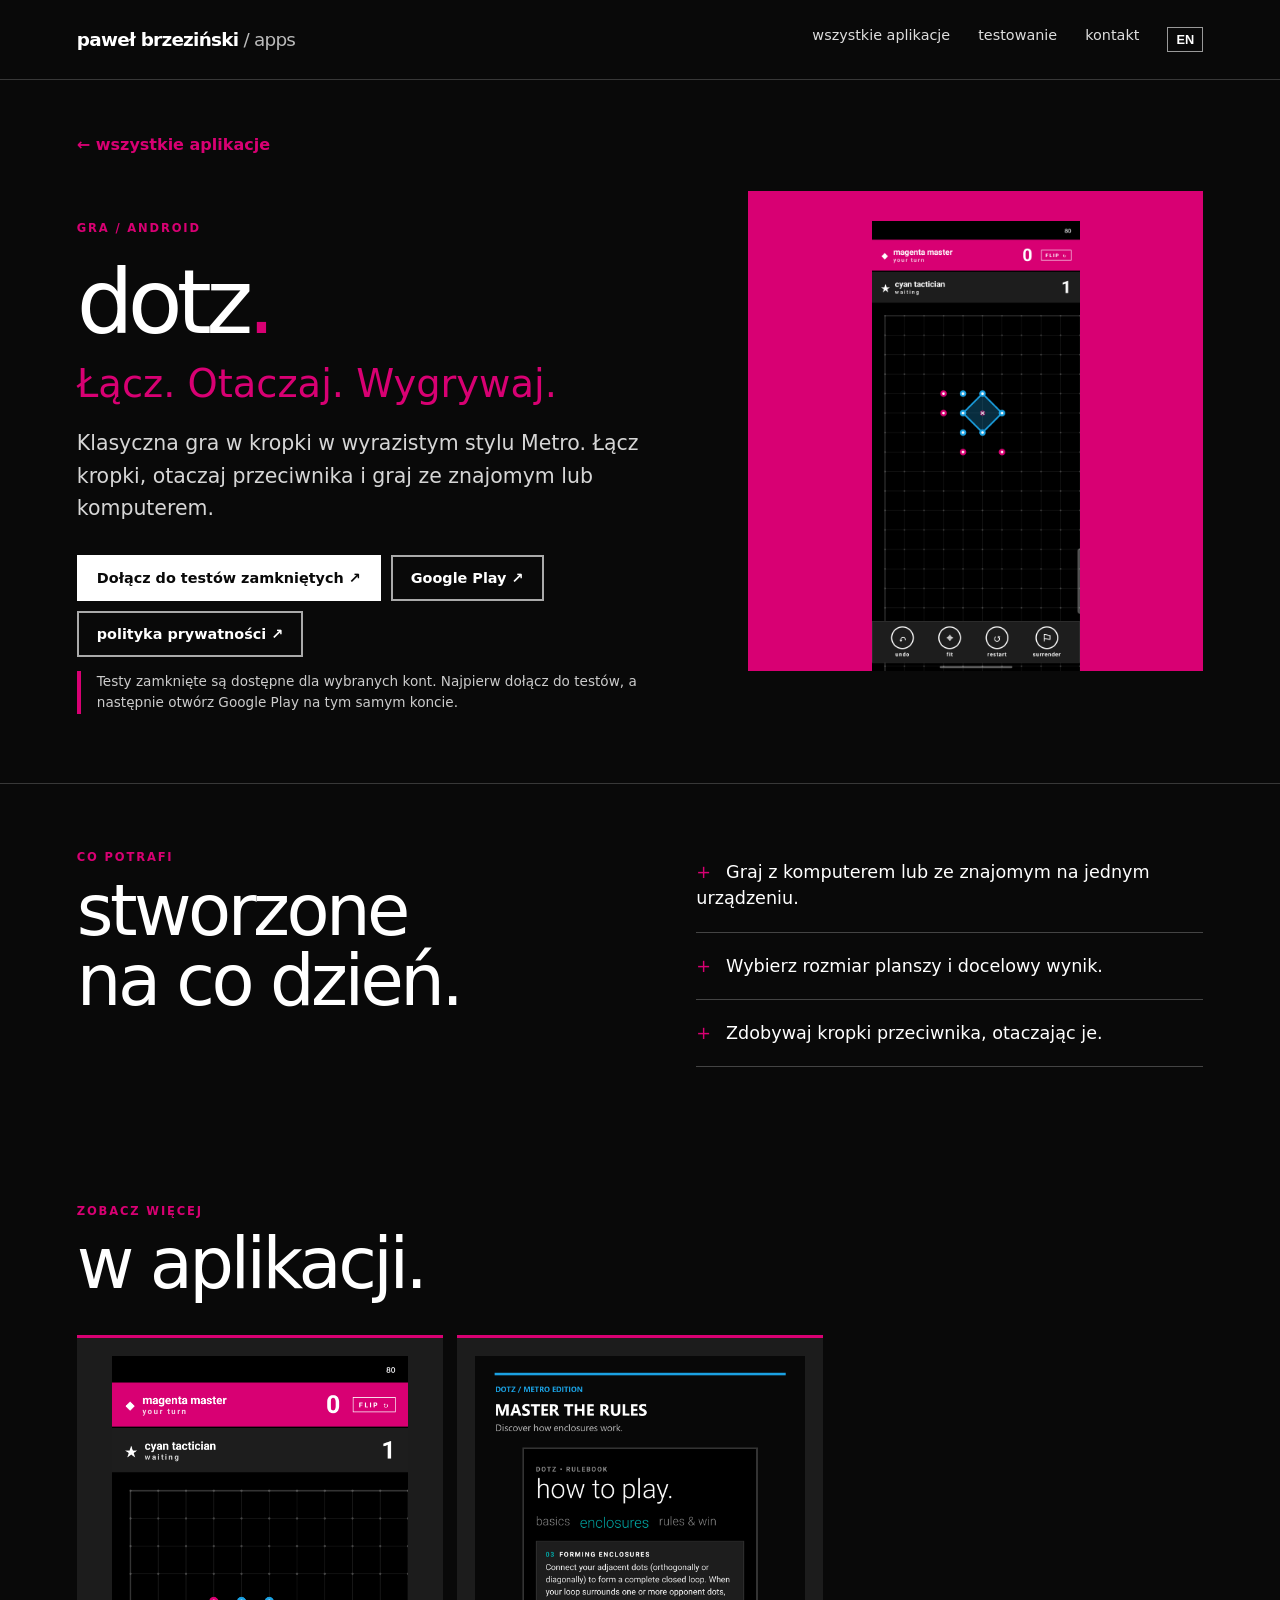
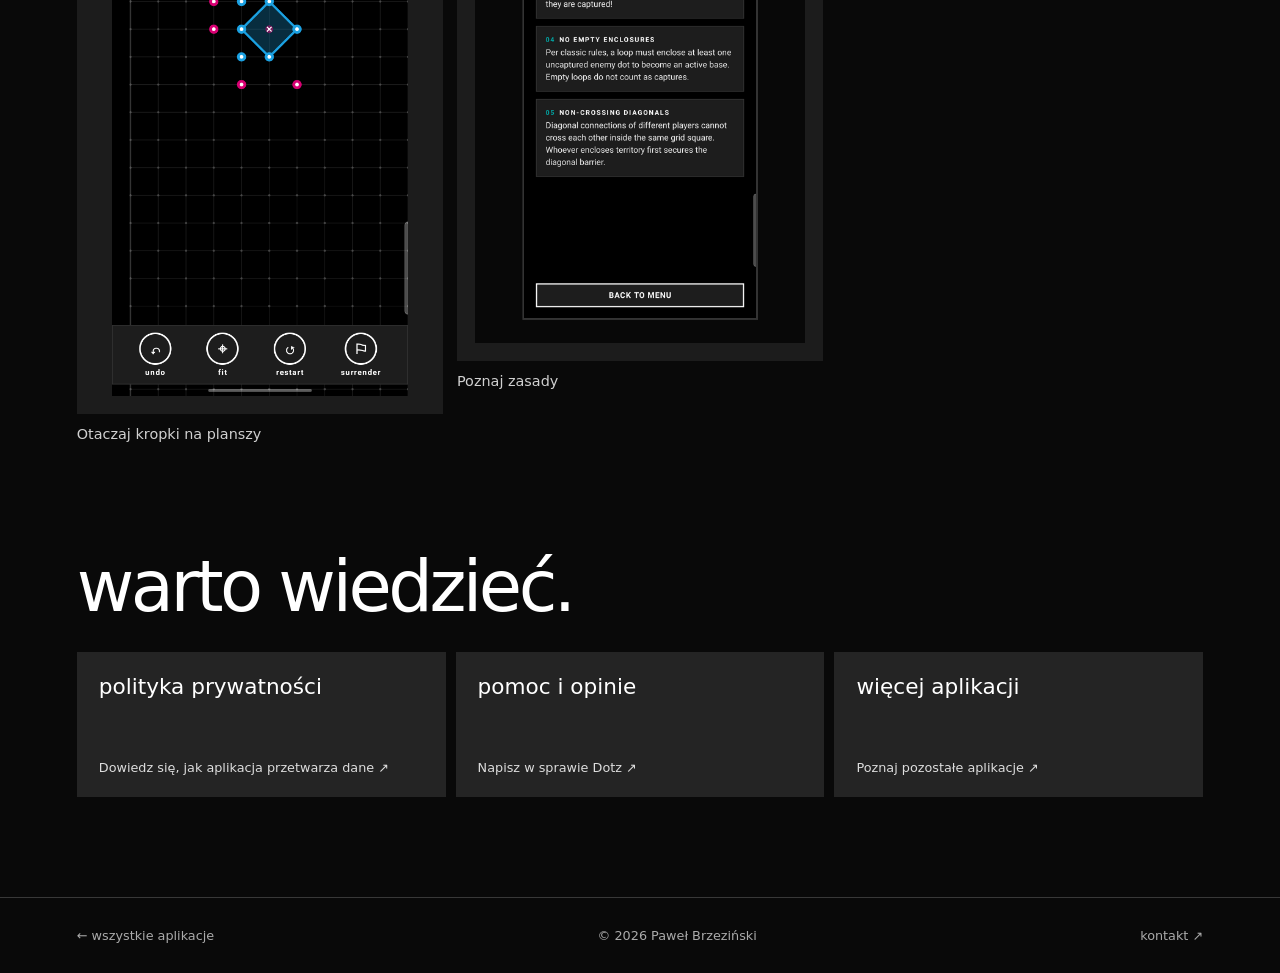
==== commit 61c23585: "Add Dotz closed test links" ====
--- a/dotz/index.html
+++ b/dotz/index.html
@@ -1 +1 @@
-<!doctype html><html lang="en"><head><meta charset="utf-8"><meta name="viewport" content="width=device-width,initial-scale=1"><meta name="theme-color" content="#080808"><title>Dotz — Apps by Paweł Brzeziński</title><link rel="stylesheet" href="/metro.css"></head><body style="--accent:#d80073"><a class="skip" href="#main">Skip to content</a><header class="site-header"><a class="wordmark" href="/">paweł brzeziński<span> / apps</span></a><nav aria-label="Main navigation"><a href="/#apps">all apps</a><a href="/#testing">testing</a><a href="mailto:apps.pbrzezinski@gmail.com">contact</a></nav></header><main id="main"><section class="app-hero"><div><a class="back" href="/#apps">← all apps</a><p class="overline">GAME / ANDROID</p><h1>dotz<span class="period">.</span></h1><h2>Connect. Surround. Win.</h2><p class="lead">A classic paper-and-pencil territory game with a bold Metro look. Connect dots, surround your opponent and play against a friend or the computer.</p><div class="actions"><a class="solid-btn" href="mailto:apps.pbrzezinski@gmail.com?subject=Dotz%20testing">Ask about testing ↗</a><a class="outline-btn" href="/dotz/privacy.html">privacy policy ↗</a></div></div><div class="phone"><img src="/assets/screenshots/dotz-gameplay.png" alt="Dotz app screenshot"></div></section><section class="content-section details"><div><p class="overline">WHAT IT DOES</p><h2>made for<br>the moment.</h2></div><ul><li>Play solo against the computer or share a device with a friend.</li><li>Choose a board size and a target score.</li><li>Capture opposing dots by surrounding them.</li></ul></section><section class="screen-gallery"><p class="overline" data-en="A CLOSER LOOK" data-pl="ZOBACZ WIĘCEJ">A CLOSER LOOK</p><h2 data-en="in the app." data-pl="w aplikacji.">in the app.</h2><div class="screen-gallery-grid"><figure><a href="/assets/screenshots/dotz-gameplay.png"><img src="/assets/screenshots/dotz-gameplay.png" alt="Capture dots on the board" loading="lazy"></a><figcaption data-en="Capture dots on the board" data-pl="Otaczaj kropki na planszy">Capture dots on the board</figcaption></figure><figure><a href="/assets/screenshots/dotz-rules.png"><img src="/assets/screenshots/dotz-rules.png" alt="Learn the rules" loading="lazy"></a><figcaption data-en="Learn the rules" data-pl="Poznaj zasady">Learn the rules</figcaption></figure></div></section><section class="more"><h2>good to know.</h2><div class="more-grid"><a href="/dotz/privacy.html"><strong>privacy policy</strong><span>Read how this app handles data ↗</span></a><a href="mailto:apps.pbrzezinski@gmail.com?subject=Dotz"><strong>support &amp; feedback</strong><span>Get in touch about Dotz ↗</span></a><a href="/#apps"><strong>more apps</strong><span>Explore the collection ↗</span></a></div></section></main><footer class="site-footer"><a href="/">← all apps</a><span>© 2026 Paweł Brzeziński</span><a href="mailto:apps.pbrzezinski@gmail.com">contact ↗</a></footer><script src="/locale.js"></script></body></html>+<!doctype html><html lang="en"><head><meta charset="utf-8"><meta name="viewport" content="width=device-width,initial-scale=1"><meta name="theme-color" content="#080808"><title>Dotz — Apps by Paweł Brzeziński</title><link rel="stylesheet" href="/metro.css"></head><body style="--accent:#d80073"><a class="skip" href="#main">Skip to content</a><header class="site-header"><a class="wordmark" href="/">paweł brzeziński<span> / apps</span></a><nav aria-label="Main navigation"><a href="/#apps">all apps</a><a href="/#testing">testing</a><a href="mailto:apps.pbrzezinski@gmail.com">contact</a></nav></header><main id="main"><section class="app-hero"><div><a class="back" href="/#apps">← all apps</a><p class="overline">GAME / ANDROID</p><h1>dotz<span class="period">.</span></h1><h2>Connect. Surround. Win.</h2><p class="lead">A classic paper-and-pencil territory game with a bold Metro look. Connect dots, surround your opponent and play against a friend or the computer.</p><div class="actions"><a class="solid-btn" href="https://play.google.com/apps/testing/com.ppaul1989.dotz" data-en="Join closed test ↗" data-pl="Dołącz do testów zamkniętych ↗">Join closed test ↗</a><a class="outline-btn" href="https://play.google.com/store/apps/details?id=com.ppaul1989.dotz">Google Play ↗</a><a class="outline-btn" href="/dotz/privacy.html">privacy policy ↗</a></div><p class="notice" data-en="Closed testing is available to selected accounts. Join the test first, then open Google Play with the same account." data-pl="Testy zamknięte są dostępne dla wybranych kont. Najpierw dołącz do testów, a następnie otwórz Google Play na tym samym koncie.">Closed testing is available to selected accounts. Join the test first, then open Google Play with the same account.</p></div><div class="phone"><img src="/assets/screenshots/dotz-gameplay.png" alt="Dotz app screenshot"></div></section><section class="content-section details"><div><p class="overline">WHAT IT DOES</p><h2>made for<br>the moment.</h2></div><ul><li>Play solo against the computer or share a device with a friend.</li><li>Choose a board size and a target score.</li><li>Capture opposing dots by surrounding them.</li></ul></section><section class="screen-gallery"><p class="overline" data-en="A CLOSER LOOK" data-pl="ZOBACZ WIĘCEJ">A CLOSER LOOK</p><h2 data-en="in the app." data-pl="w aplikacji.">in the app.</h2><div class="screen-gallery-grid"><figure><a href="/assets/screenshots/dotz-gameplay.png"><img src="/assets/screenshots/dotz-gameplay.png" alt="Capture dots on the board" loading="lazy"></a><figcaption data-en="Capture dots on the board" data-pl="Otaczaj kropki na planszy">Capture dots on the board</figcaption></figure><figure><a href="/assets/screenshots/dotz-rules.png"><img src="/assets/screenshots/dotz-rules.png" alt="Learn the rules" loading="lazy"></a><figcaption data-en="Learn the rules" data-pl="Poznaj zasady">Learn the rules</figcaption></figure></div></section><section class="more"><h2>good to know.</h2><div class="more-grid"><a href="/dotz/privacy.html"><strong>privacy policy</strong><span>Read how this app handles data ↗</span></a><a href="mailto:apps.pbrzezinski@gmail.com?subject=Dotz"><strong>support &amp; feedback</strong><span>Get in touch about Dotz ↗</span></a><a href="/#apps"><strong>more apps</strong><span>Explore the collection ↗</span></a></div></section></main><footer class="site-footer"><a href="/">← all apps</a><span>© 2026 Paweł Brzeziński</span><a href="mailto:apps.pbrzezinski@gmail.com">contact ↗</a></footer><script src="/locale.js"></script></body></html>
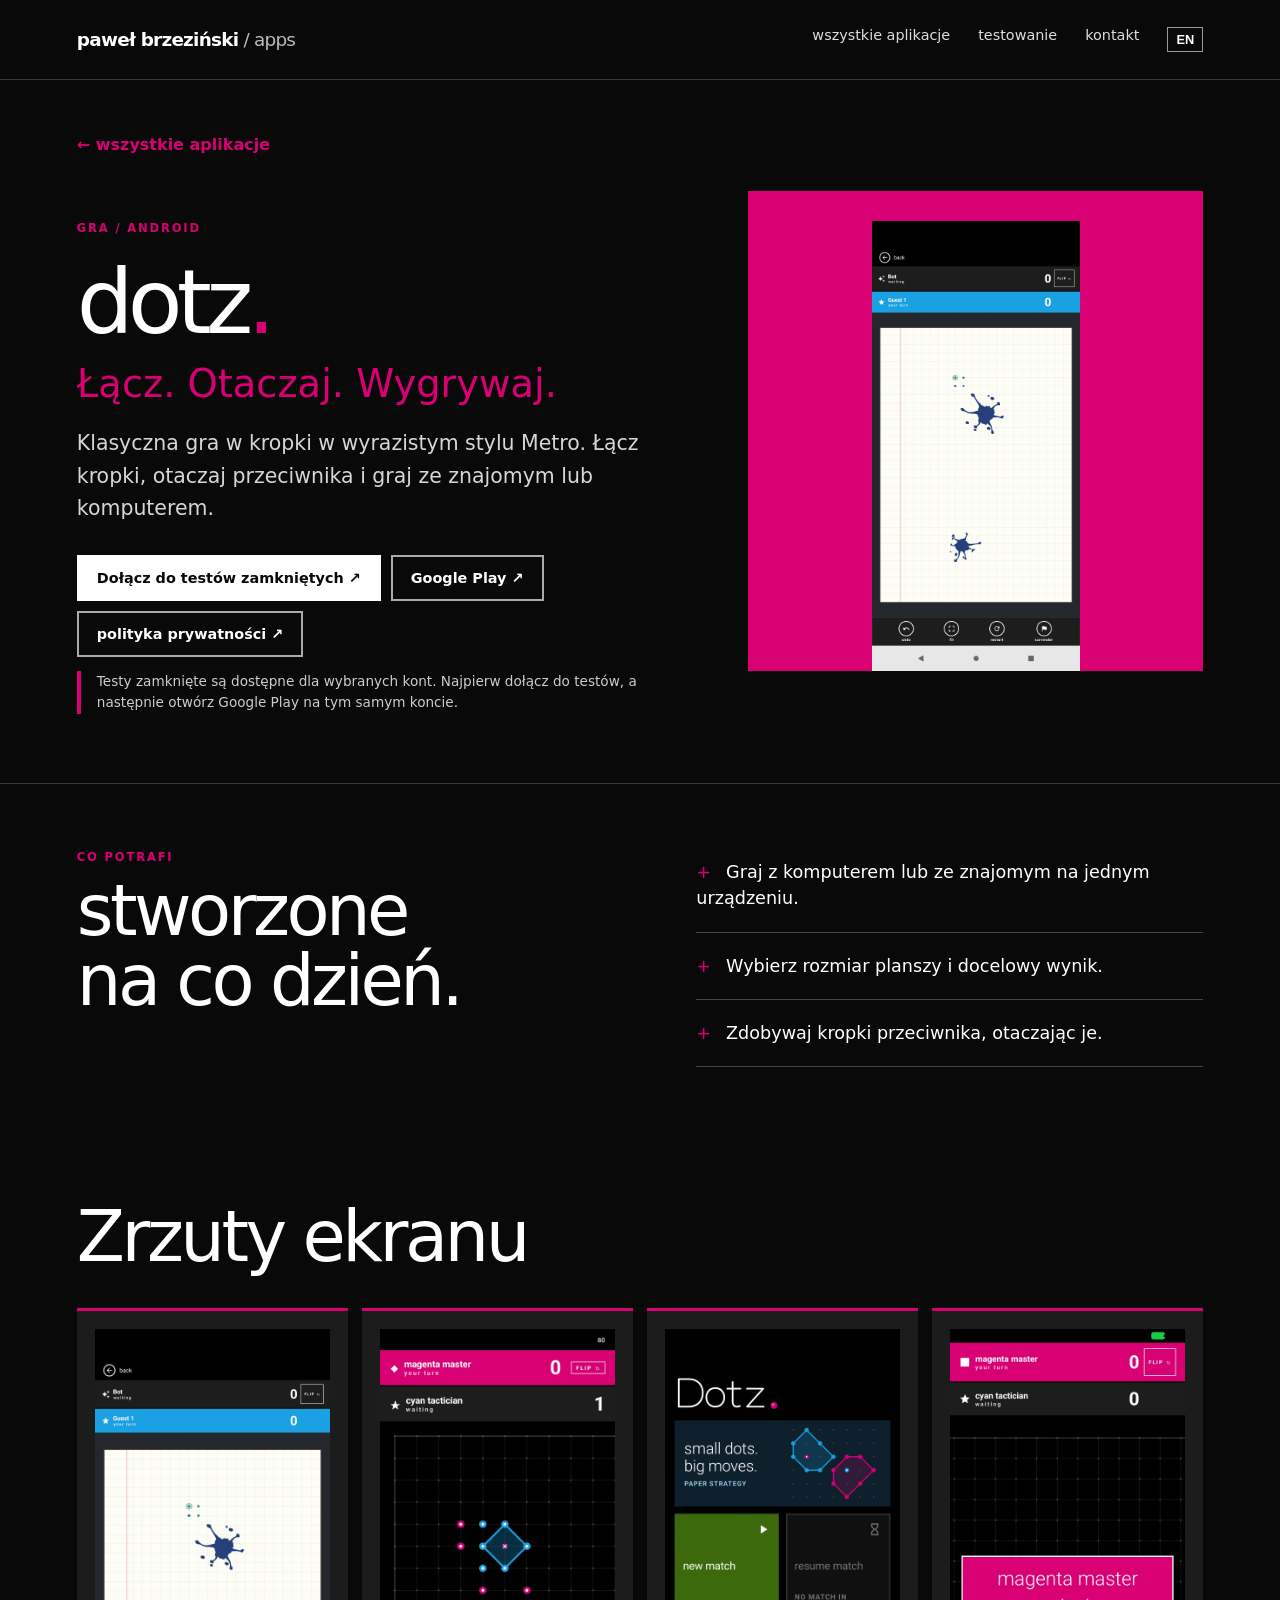
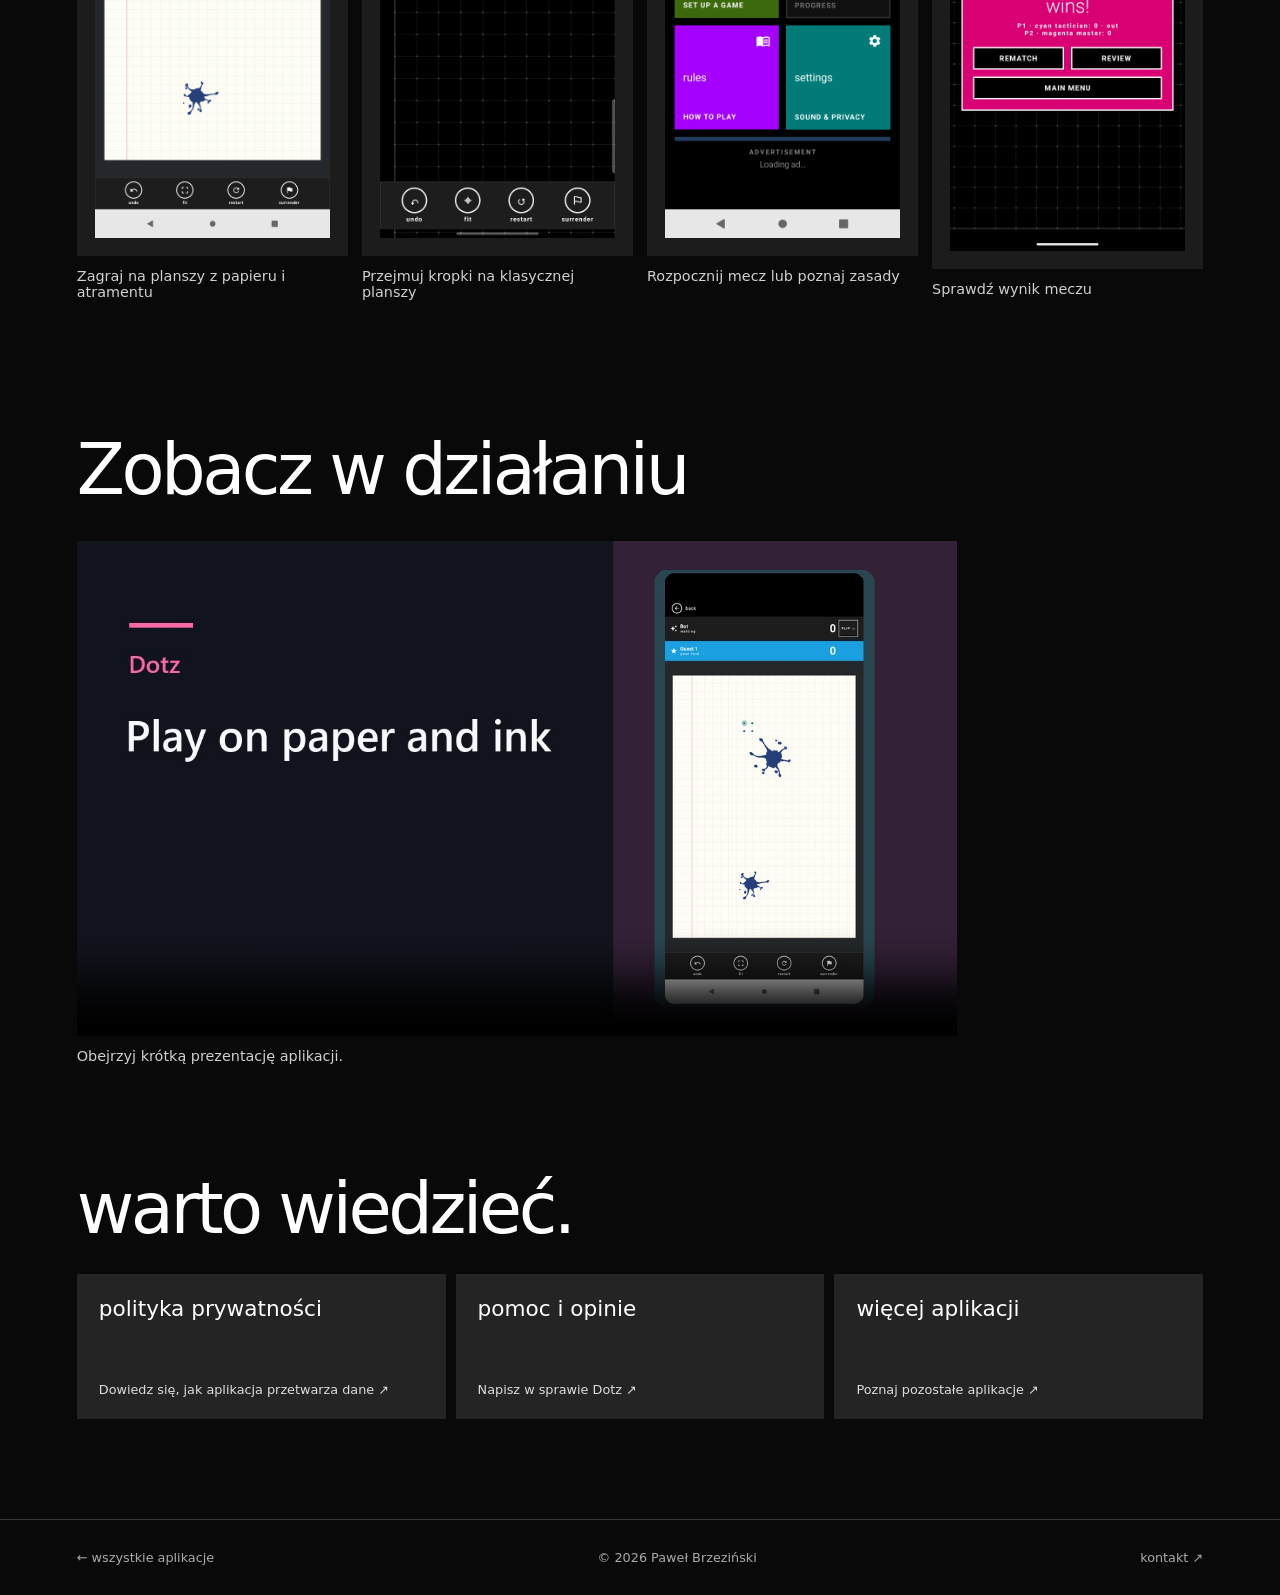
==== commit cfb7a551: "feat: refresh screenshots and previews for five apps" ====
--- a/dotz/index.html
+++ b/dotz/index.html
@@ -1 +1,39 @@
-<!doctype html><html lang="en"><head><meta charset="utf-8"><meta name="viewport" content="width=device-width,initial-scale=1"><meta name="theme-color" content="#080808"><title>Dotz — Apps by Paweł Brzeziński</title><link rel="stylesheet" href="/metro.css"></head><body style="--accent:#d80073"><a class="skip" href="#main">Skip to content</a><header class="site-header"><a class="wordmark" href="/">paweł brzeziński<span> / apps</span></a><nav aria-label="Main navigation"><a href="/#apps">all apps</a><a href="/#testing">testing</a><a href="mailto:apps.pbrzezinski@gmail.com">contact</a></nav></header><main id="main"><section class="app-hero"><div><a class="back" href="/#apps">← all apps</a><p class="overline">GAME / ANDROID</p><h1>dotz<span class="period">.</span></h1><h2>Connect. Surround. Win.</h2><p class="lead">A classic paper-and-pencil territory game with a bold Metro look. Connect dots, surround your opponent and play against a friend or the computer.</p><div class="actions"><a class="solid-btn" href="https://play.google.com/apps/testing/com.ppaul1989.dotz" data-en="Join closed test ↗" data-pl="Dołącz do testów zamkniętych ↗">Join closed test ↗</a><a class="outline-btn" href="https://play.google.com/store/apps/details?id=com.ppaul1989.dotz">Google Play ↗</a><a class="outline-btn" href="/dotz/privacy.html">privacy policy ↗</a></div><p class="notice" data-en="Closed testing is available to selected accounts. Join the test first, then open Google Play with the same account." data-pl="Testy zamknięte są dostępne dla wybranych kont. Najpierw dołącz do testów, a następnie otwórz Google Play na tym samym koncie.">Closed testing is available to selected accounts. Join the test first, then open Google Play with the same account.</p></div><div class="phone"><img src="/assets/screenshots/dotz-gameplay.png" alt="Dotz app screenshot"></div></section><section class="content-section details"><div><p class="overline">WHAT IT DOES</p><h2>made for<br>the moment.</h2></div><ul><li>Play solo against the computer or share a device with a friend.</li><li>Choose a board size and a target score.</li><li>Capture opposing dots by surrounding them.</li></ul></section><section class="screen-gallery"><p class="overline" data-en="A CLOSER LOOK" data-pl="ZOBACZ WIĘCEJ">A CLOSER LOOK</p><h2 data-en="in the app." data-pl="w aplikacji.">in the app.</h2><div class="screen-gallery-grid"><figure><a href="/assets/screenshots/dotz-gameplay.png"><img src="/assets/screenshots/dotz-gameplay.png" alt="Capture dots on the board" loading="lazy"></a><figcaption data-en="Capture dots on the board" data-pl="Otaczaj kropki na planszy">Capture dots on the board</figcaption></figure><figure><a href="/assets/screenshots/dotz-rules.png"><img src="/assets/screenshots/dotz-rules.png" alt="Learn the rules" loading="lazy"></a><figcaption data-en="Learn the rules" data-pl="Poznaj zasady">Learn the rules</figcaption></figure></div></section><section class="more"><h2>good to know.</h2><div class="more-grid"><a href="/dotz/privacy.html"><strong>privacy policy</strong><span>Read how this app handles data ↗</span></a><a href="mailto:apps.pbrzezinski@gmail.com?subject=Dotz"><strong>support &amp; feedback</strong><span>Get in touch about Dotz ↗</span></a><a href="/#apps"><strong>more apps</strong><span>Explore the collection ↗</span></a></div></section></main><footer class="site-footer"><a href="/">← all apps</a><span>© 2026 Paweł Brzeziński</span><a href="mailto:apps.pbrzezinski@gmail.com">contact ↗</a></footer><script src="/locale.js"></script></body></html>+<!doctype html><html lang="en"><head><meta charset="utf-8"><meta name="viewport" content="width=device-width,initial-scale=1"><meta name="theme-color" content="#080808"><title>Dotz — Apps by Paweł Brzeziński</title><link rel="stylesheet" href="/metro.css"><link rel="stylesheet" href="/app-media.css"></head><body style="--accent:#d80073"><a class="skip" href="#main" target="_blank" rel="noopener noreferrer">Skip to content</a><header class="site-header"><a class="wordmark" href="/" target="_blank" rel="noopener noreferrer">paweł brzeziński<span> / apps</span></a><nav aria-label="Main navigation"><a href="/#apps" target="_blank" rel="noopener noreferrer">all apps</a><a href="/#testing" target="_blank" rel="noopener noreferrer">testing</a><a href="mailto:apps.pbrzezinski@gmail.com" target="_blank" rel="noopener noreferrer">contact</a></nav></header><main id="main"><section class="app-hero"><div><a class="back" href="/#apps" target="_blank" rel="noopener noreferrer">← all apps</a><p class="overline">GAME / ANDROID</p><h1>dotz<span class="period">.</span></h1><h2>Connect. Surround. Win.</h2><p class="lead">A classic paper-and-pencil territory game with a bold Metro look. Connect dots, surround your opponent and play against a friend or the computer.</p><div class="actions"><a class="solid-btn" href="https://play.google.com/apps/testing/com.ppaul1989.dotz" data-en="Join closed test ↗" data-pl="Dołącz do testów zamkniętych ↗" target="_blank" rel="noopener noreferrer">Join closed test ↗</a><a class="outline-btn" href="https://play.google.com/store/apps/details?id=com.ppaul1989.dotz" target="_blank" rel="noopener noreferrer">Google Play ↗</a><a class="outline-btn" href="/dotz/privacy.html" target="_blank" rel="noopener noreferrer">privacy policy ↗</a></div><p class="notice" data-en="Closed testing is available to selected accounts. Join the test first, then open Google Play with the same account." data-pl="Testy zamknięte są dostępne dla wybranych kont. Najpierw dołącz do testów, a następnie otwórz Google Play na tym samym koncie.">Closed testing is available to selected accounts. Join the test first, then open Google Play with the same account.</p></div><div class="phone"><img src="/assets/dotz/paper.webp" alt="Dotz app screenshot"></div></section><section class="content-section details"><div><p class="overline">WHAT IT DOES</p><h2>made for<br>the moment.</h2></div><ul><li>Play solo against the computer or share a device with a friend.</li><li>Choose a board size and a target score.</li><li>Capture opposing dots by surrounding them.</li></ul></section><section class="screen-gallery app-screens" aria-labelledby="app-screens">
+    <h2 id="app-screens" data-en="Screenshots" data-pl="Zrzuty ekranu">Screenshots</h2>
+    <div class="screen-gallery-grid">
+      <figure>
+        <a href="/assets/dotz/paper.webp" aria-labelledby="shot-paper" target="_blank" rel="noopener noreferrer">
+          <img src="/assets/dotz/paper.webp" width="1080" height="2340" alt="" loading="lazy">
+        </a>
+        <figcaption id="shot-paper" data-en="Play on paper and ink" data-pl="Zagraj na planszy z papieru i atramentu">Play on paper and ink</figcaption>
+      </figure>
+      <figure>
+        <a href="/assets/dotz/classic.webp" aria-labelledby="shot-classic" target="_blank" rel="noopener noreferrer">
+          <img src="/assets/dotz/classic.webp" width="1080" height="2340" alt="" loading="lazy">
+        </a>
+        <figcaption id="shot-classic" data-en="Capture dots on the classic grid" data-pl="Przejmuj kropki na klasycznej planszy">Capture dots on the classic grid</figcaption>
+      </figure>
+      <figure>
+        <a href="/assets/dotz/home.webp" aria-labelledby="shot-home" target="_blank" rel="noopener noreferrer">
+          <img src="/assets/dotz/home.webp" width="1080" height="2340" alt="" loading="lazy">
+        </a>
+        <figcaption id="shot-home" data-en="Start a match or learn the rules" data-pl="Rozpocznij mecz lub poznaj zasady">Start a match or learn the rules</figcaption>
+      </figure>
+      <figure>
+        <a href="/assets/dotz/results.webp" aria-labelledby="shot-results" target="_blank" rel="noopener noreferrer">
+          <img src="/assets/dotz/results.webp" width="1080" height="2400" alt="" loading="lazy">
+        </a>
+        <figcaption id="shot-results" data-en="Review the match results" data-pl="Sprawdź wynik meczu">Review the match results</figcaption>
+      </figure>
+    </div>
+  </section>
+  <section class="screen-gallery" aria-labelledby="app-video">
+    <h2 id="app-video" data-en="See it in action" data-pl="Zobacz w działaniu">App preview</h2>
+    <figure class="app-preview">
+      <video controls playsinline preload="none" poster="/assets/dotz/poster.jpg"
+          width="1280" height="720" aria-labelledby="app-video" aria-describedby="app-video-description">
+        <source src="/assets/dotz/preview.mp4" type="video/mp4">
+      </video>
+      <figcaption id="app-video-description" data-en="Watch a short app preview." data-pl="Obejrzyj krótką prezentację aplikacji.">Watch a short app preview.</figcaption>
+    </figure>
+  </section><section class="more"><h2>good to know.</h2><div class="more-grid"><a href="/dotz/privacy.html" target="_blank" rel="noopener noreferrer"><strong>privacy policy</strong><span>Read how this app handles data ↗</span></a><a href="mailto:apps.pbrzezinski@gmail.com?subject=Dotz" target="_blank" rel="noopener noreferrer"><strong>support &amp; feedback</strong><span>Get in touch about Dotz ↗</span></a><a href="/#apps" target="_blank" rel="noopener noreferrer"><strong>more apps</strong><span>Explore the collection ↗</span></a></div></section></main><footer class="site-footer"><a href="/" target="_blank" rel="noopener noreferrer">← all apps</a><span>© 2026 Paweł Brzeziński</span><a href="mailto:apps.pbrzezinski@gmail.com" target="_blank" rel="noopener noreferrer">contact ↗</a></footer><script src="/locale.js"></script></body></html>
--- a/metro.css
+++ b/metro.css
@@ -5,3 +5,6 @@
 .app-grid{display:grid;grid-template-columns:repeat(2,minmax(0,1fr));gap:12px}.app-card{min-height:330px;background:#1a1a1a;border-top:4px solid var(--card-accent);display:grid;grid-template-columns:minmax(0,1.15fr) minmax(0,.85fr);overflow:hidden;text-decoration:none;color:#fff;transition:background .18s}.app-card:hover{background:#272727}.card-info{min-width:0;padding:26px;display:flex;flex-direction:column;justify-content:space-between;gap:28px}.card-category{color:var(--card-accent);font-size:.7rem;letter-spacing:.15em;font-weight:700}.card-info h3{font-size:clamp(1.8rem,3vw,3rem);line-height:1;letter-spacing:-.05em;font-weight:300;margin:0 0 15px;overflow-wrap:anywhere}.card-info p{color:#d0d0d0;font-size:.9rem;line-height:1.55;margin:0}.card-cta{font-size:.8rem;font-weight:600}.card-cta span{padding-left:8px;color:var(--card-accent)}.card-image{height:100%;min-height:0;overflow:hidden;background:#101010}.card-image img{display:block;width:100%;height:100%;object-fit:cover;object-position:center top}.card-type,.paper-feature{background:#df5b00;color:#121212;display:flex;flex-direction:column;justify-content:center;overflow:hidden;font-weight:300;letter-spacing:-.07em;line-height:.9}.card-type{font-size:clamp(2.5rem,4.6vw,5rem);padding:20px}.paper-feature{position:relative;min-height:400px;padding:45px;font-size:clamp(4rem,7vw,7rem)}.paper-feature small{position:absolute;bottom:28px;right:28px;font-size:.8rem;letter-spacing:.12em;font-weight:700}.app-hero .phone img{max-width:100%;object-fit:contain}@media(max-width:900px){.app-grid{grid-template-columns:1fr}.app-card{min-height:290px}}@media(max-width:500px){.app-card{grid-template-columns:minmax(0,1.2fr) minmax(0,.8fr);min-height:260px}.card-info{padding:20px;gap:18px}.card-info h3{font-size:1.8rem}.card-info p{font-size:.82rem}.card-type{font-size:clamp(2rem,9vw,3.8rem);padding:14px}.paper-feature{min-height:250px;padding:28px;font-size:4.5rem}}
 .card-image{position:relative;min-height:330px}.card-image img{position:absolute;inset:0}@media(max-width:900px){.card-image{min-height:290px}}@media(max-width:500px){.card-image{min-height:260px}}
 .screen-gallery{max-width:1440px;margin:0 auto;padding:25px 6% 100px}.screen-gallery h2{font-size:clamp(3rem,5.5vw,5rem);line-height:1;font-weight:300;letter-spacing:-.05em;margin:10px 0 35px}.screen-gallery-grid{display:grid;grid-template-columns:repeat(3,minmax(0,1fr));gap:14px;align-items:start}.screen-gallery figure{margin:0;min-width:0}.screen-gallery figure a{display:block;background:#1c1c1c;border-top:3px solid var(--accent);padding:18px;text-align:center}.screen-gallery figure img{display:block;width:auto;max-width:100%;height:auto;max-height:640px;margin:auto}.screen-gallery figcaption{padding-top:12px;font-size:.9rem;color:#d0d0d0}.screen-gallery figure a:focus-visible{outline-offset:3px}@media(max-width:700px){.screen-gallery{padding-bottom:70px}.screen-gallery-grid{display:flex;overflow-x:auto;scroll-snap-type:x mandatory;gap:12px;padding-bottom:16px}.screen-gallery figure{flex:0 0 min(75vw,290px);scroll-snap-align:start}.screen-gallery figure a{padding:12px}}
+
+/* Homepage installation actions */
+.app-card{display:flex;flex-direction:column}.app-card-link{display:grid;grid-template-columns:minmax(0,1.15fr) minmax(0,.85fr);flex:1;min-height:330px;color:inherit;text-decoration:none;transition:background .18s}.app-card-link:hover{background:#272727}.app-card:focus-within{outline:3px solid #fff;outline-offset:4px}.card-actions{display:grid;grid-template-columns:repeat(2,minmax(0,1fr));gap:1px;border-top:1px solid #444;background:#444}.card-action{min-width:0;padding:14px 18px;text-align:center;text-decoration:none;font-size:.78rem;font-weight:700;line-height:1.25;transition:background .18s,color .18s}.card-action-test{background:var(--card-accent);color:#111}.card-action-play{background:#202020;color:#fff}.card-action:hover,.card-action:focus-visible{background:#fff;color:#111}@media(max-width:900px){.app-card-link{min-height:290px}}@media(max-width:500px){.app-card-link{grid-template-columns:minmax(0,1.2fr) minmax(0,.8fr);min-height:260px}.card-action{padding:13px 10px;font-size:.72rem}}
--- a/app-media.css
+++ b/app-media.css
@@ -0,0 +1,20 @@
+@media (min-width: 1000px) {
+  .app-screens .screen-gallery-grid:has(figure:nth-child(4)) {
+    grid-template-columns: repeat(4, minmax(0, 1fr));
+  }
+}
+@media (701px <= width < 1000px) {
+  .app-screens .screen-gallery-grid {
+    grid-template-columns: repeat(2, minmax(0, 1fr));
+  }
+}
+.app-preview {
+  width: min(100%, 880px);
+}
+.app-preview video {
+  display: block;
+  width: 100%;
+  height: auto;
+  aspect-ratio: 16 / 9;
+  background: #10171f;
+}
